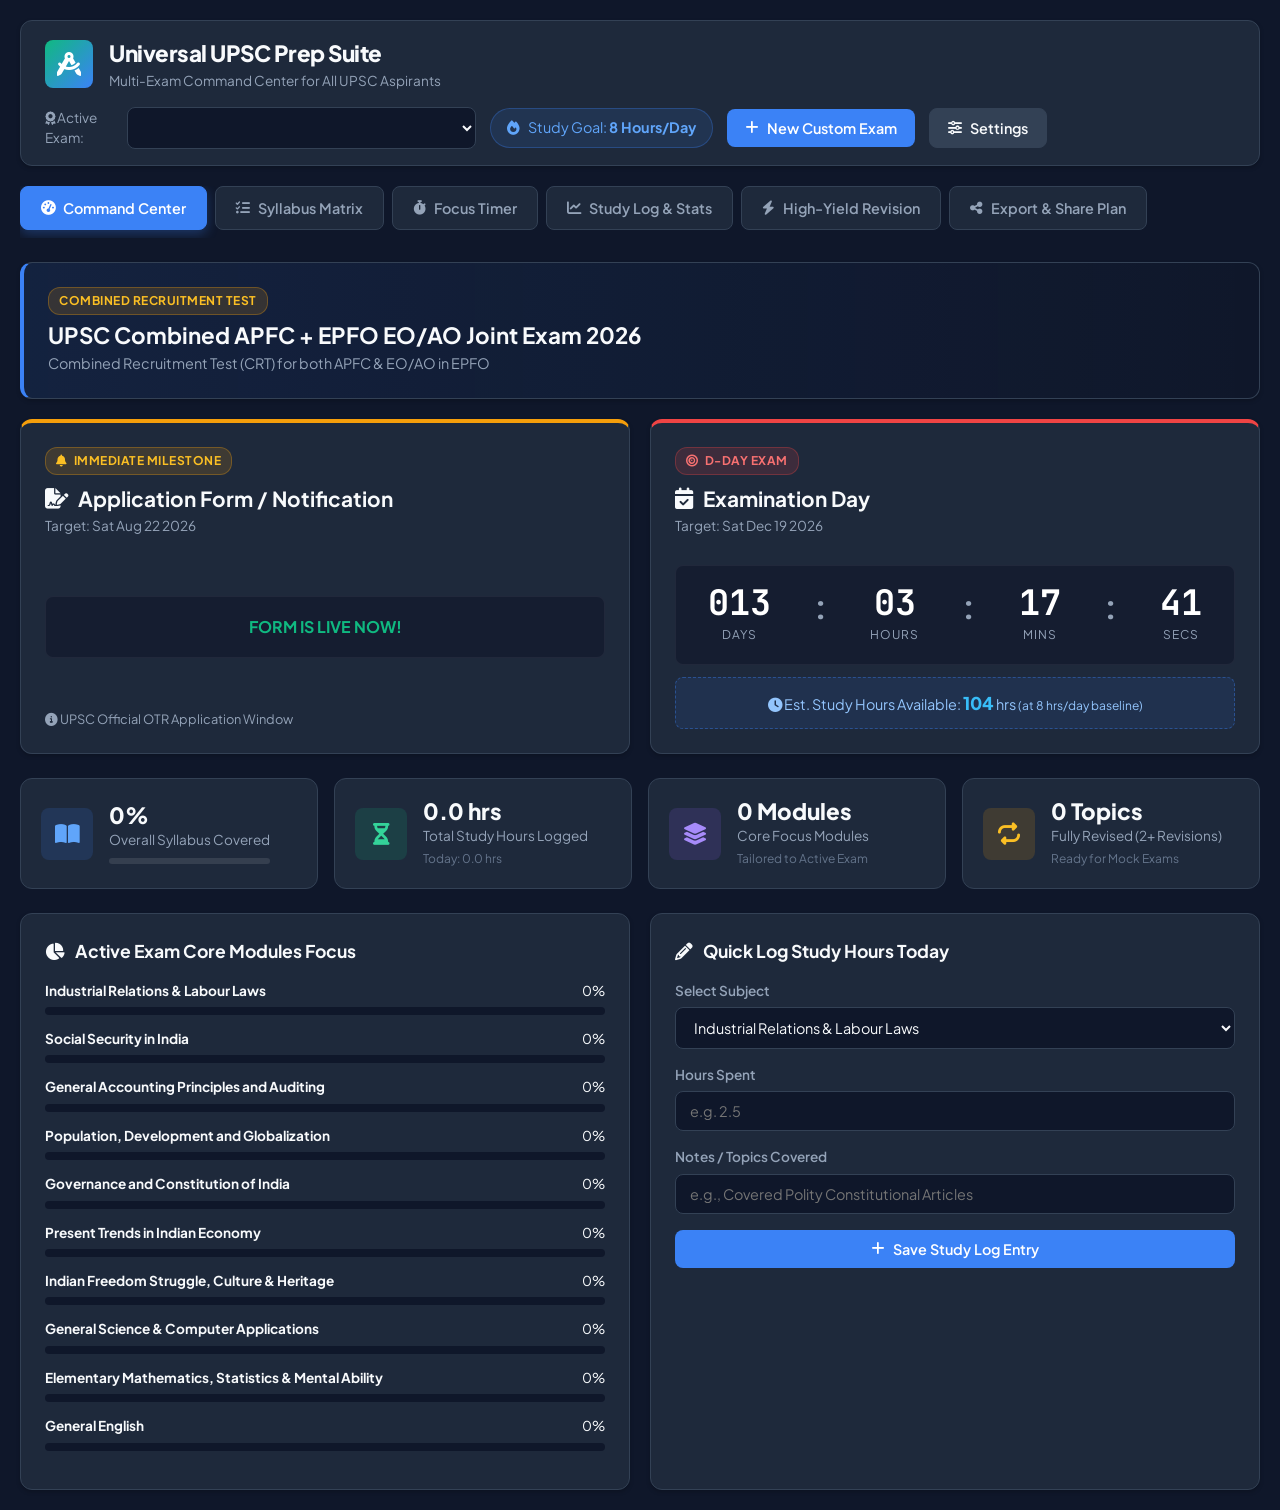
==== index.html @ ffab8659 "Add files via upload" ====
<!DOCTYPE html>
<html lang="en">
<head>
  <meta charset="UTF-8">
  <meta name="viewport" content="width=device-width, initial-scale=1.0">
  <title>Universal UPSC Exam Preparation Command Center</title>
  <link rel="manifest" href="manifest.json">
  <meta name="theme-color" content="#1e293b">
  <meta name="apple-mobile-web-app-capable" content="yes">
  <meta name="apple-mobile-web-app-status-bar-style" content="black-translucent">
  <meta name="apple-mobile-web-app-title" content="UPSC Universal">
  <link rel="stylesheet" href="styles.css">
  <link rel="stylesheet" href="https://cdnjs.cloudflare.com/ajax/libs/font-awesome/6.4.0/css/all.min.css">
  <link href="https://fonts.googleapis.com/css2?family=Plus+Jakarta+Sans:wght@300;400;500;600;700;800&family=JetBrains+Mono:wght@400;600&display=swap" rel="stylesheet">
</head>
<body class="dark-theme">
  <div class="app-container">

    <!-- Top Navigation Header -->
    <header class="app-header">
      <div class="brand">
        <div class="brand-logo">
          <i class="fa-solid fa-compass-drafting"></i>
        </div>
        <div class="brand-text">
          <h1>Universal UPSC Prep Suite</h1>
          <p>Multi-Exam Command Center for All UPSC Aspirants</p>
        </div>
      </div>

      <div class="header-actions">
        <!-- Exam Switcher Dropdown -->
        <div class="exam-selector-box">
          <label for="activeExamSelect"><i class="fa-solid fa-award"></i> Active Exam:</label>
          <select id="activeExamSelect" class="form-control exam-select-dropdown">
            <option value="apfc2026" selected>UPSC APFC 2026 (Dec 19, 2026)</option>
            <option value="epfo2026">UPSC EPFO EO/AO 2026 (Dec 19, 2026)</option>
            <option value="cse2027">UPSC CSE / IAS 2027 (May 2027)</option>
            <option value="capf2027">UPSC CAPF AC 2027 (Aug 2027)</option>
            <option value="cds2027">UPSC CDS 2027 (Apr 2027)</option>
            <option value="custom">✏️ Custom Exam / Custom Target</option>
          </select>
        </div>

        <div class="daily-hours-badge">
          <i class="fa-solid fa-fire"></i>
          <span>Study Goal: <strong id="currentDailyTargetDisplay">8 Hours/Day</strong></span>
        </div>

        <button id="customExamModalBtn" class="btn btn-primary" title="Build custom exam plan">
          <i class="fa-solid fa-plus"></i> New Custom Exam
        </button>

        <button id="settingsBtn" class="btn btn-secondary">
          <i class="fa-solid fa-sliders"></i> Settings
        </button>
      </div>
    </header>

    <!-- Main Navigation Tabs -->
    <nav class="nav-tabs">
      <button class="nav-tab active" data-tab="dashboardTab">
        <i class="fa-solid fa-gauge-high"></i> Command Center
      </button>
      <button class="nav-tab" data-tab="syllabusTab">
        <i class="fa-solid fa-list-check"></i> Syllabus Matrix
      </button>
      <button class="nav-tab" data-tab="pomodoroTab">
        <i class="fa-solid fa-stopwatch"></i> Focus Timer
      </button>
      <button class="nav-tab" data-tab="studyLogTab">
        <i class="fa-solid fa-chart-line"></i> Study Log & Stats
      </button>
      <button class="nav-tab" data-tab="revisionTab">
        <i class="fa-solid fa-bolt"></i> High-Yield Revision
      </button>
      <button class="nav-tab" data-tab="shareTab">
        <i class="fa-solid fa-share-nodes"></i> Export & Share Plan
      </button>
    </nav>

    <!-- Tab Contents -->
    <main class="content-area">

      <!-- TAB 1: COMMAND CENTER / DASHBOARD -->
      <section id="dashboardTab" class="tab-content active">
        <!-- Active Exam Headline Banner -->
        <div class="active-exam-banner card">
          <div>
            <span class="badge badge-warning" id="activeExamCategoryBadge">UPSC RECRUITMENT TEST</span>
            <h2 id="activeExamTitle">UPSC Assistant Provident Fund Commissioner (APFC) 2026</h2>
            <p id="activeExamSubtitle">Targeting Group 'A' Officers Cadre under Ministry of Labour & Employment</p>
          </div>
        </div>

        <!-- Dual Countdown Cards -->
        <div class="countdown-grid">
          
          <!-- Card 1: Form Release Countdown -->
          <div class="card countdown-card form-release-card">
            <div class="card-header">
              <span class="badge badge-warning"><i class="fa-solid fa-bell"></i> Immediate Milestone</span>
              <h2><i class="fa-solid fa-file-signature"></i> Application Form / Notification</h2>
              <p class="target-date-subtitle" id="formTargetDateText">Target: Saturday, 22 August 2026</p>
            </div>
            <div class="timer-display" id="formCountdown">
              <div class="time-unit">
                <span class="time-value" id="formDays">00</span>
                <span class="time-label">Days</span>
              </div>
              <span class="time-sep">:</span>
              <div class="time-unit">
                <span class="time-value" id="formHours">00</span>
                <span class="time-label">Hours</span>
              </div>
              <span class="time-sep">:</span>
              <div class="time-unit">
                <span class="time-value" id="formMinutes">00</span>
                <span class="time-label">Mins</span>
              </div>
              <span class="time-sep">:</span>
              <div class="time-unit">
                <span class="time-value" id="formSeconds">00</span>
                <span class="time-label">Secs</span>
              </div>
            </div>
            <div class="card-footer-info">
              <i class="fa-solid fa-circle-info"></i> UPSC Official OTR Application Window
            </div>
          </div>

          <!-- Card 2: Exam Date Countdown -->
          <div class="card countdown-card exam-date-card">
            <div class="card-header">
              <span class="badge badge-danger"><i class="fa-solid fa-bullseye"></i> D-DAY EXAM</span>
              <h2><i class="fa-solid fa-calendar-check"></i> Examination Day</h2>
              <p class="target-date-subtitle" id="examTargetDateText">Target: Saturday, 19 December 2026</p>
            </div>
            <div class="timer-display" id="examCountdown">
              <div class="time-unit">
                <span class="time-value" id="examDays">000</span>
                <span class="time-label">Days</span>
              </div>
              <span class="time-sep">:</span>
              <div class="time-unit">
                <span class="time-value" id="examHours">00</span>
                <span class="time-label">Hours</span>
              </div>
              <span class="time-sep">:</span>
              <div class="time-unit">
                <span class="time-value" id="examMinutes">00</span>
                <span class="time-label">Mins</span>
              </div>
              <span class="time-sep">:</span>
              <div class="time-unit">
                <span class="time-value" id="examSeconds">00</span>
                <span class="time-label">Secs</span>
              </div>
            </div>
            <div class="hours-remaining-banner">
              <i class="fa-solid fa-clock"></i> 
              Est. Study Hours Available: <span id="estStudyHoursLeft" class="highlight-val">0</span> hrs
              <small>(at <span id="targetHoursRateDisplay">8</span> hrs/day baseline)</small>
            </div>
          </div>

        </div>

        <!-- Quick Summary Stats Grid -->
        <div class="metrics-grid">
          <div class="metric-card">
            <div class="metric-icon blue"><i class="fa-solid fa-book-open"></i></div>
            <div class="metric-data">
              <h4 id="syllabusPercentDisplay">0%</h4>
              <p>Overall Syllabus Covered</p>
              <div class="mini-progress-bar"><div id="syllabusProgressFill" style="width:0%"></div></div>
            </div>
          </div>

          <div class="metric-card">
            <div class="metric-icon green"><i class="fa-solid fa-hourglass-half"></i></div>
            <div class="metric-data">
              <h4 id="totalHoursStudiedDisplay">0.0 hrs</h4>
              <p>Total Study Hours Logged</p>
              <span class="metric-subtext" id="todayHoursSubtext">Today: 0.0 hrs</span>
            </div>
          </div>

          <div class="metric-card">
            <div class="metric-icon purple"><i class="fa-solid fa-layer-group"></i></div>
            <div class="metric-data">
              <h4 id="highWeightageProgressDisplay">0 Modules</h4>
              <p>Core Focus Modules</p>
              <span class="metric-subtext" id="coreModulesSubtext">Tailored to Active Exam</span>
            </div>
          </div>

          <div class="metric-card">
            <div class="metric-icon orange"><i class="fa-solid fa-repeat"></i></div>
            <div class="metric-data">
              <h4 id="revisionCompletedDisplay">0 Topics</h4>
              <p>Fully Revised (2+ Revisions)</p>
              <span class="metric-subtext">Ready for Mock Exams</span>
            </div>
          </div>
        </div>

        <!-- Priority Dashboard Widgets -->
        <div class="dashboard-widgets-grid">
          <!-- Widget 1: Subject Progress Breakdown -->
          <div class="card widget-card">
            <div class="widget-header">
              <h3><i class="fa-solid fa-chart-pie"></i> Active Exam Core Modules Focus</h3>
            </div>
            <div class="subject-progress-list" id="subjectDashboardList">
              <!-- Dynamically populated -->
            </div>
          </div>

          <!-- Widget 2: Quick Study Logger & Daily Goal -->
          <div class="card widget-card">
            <div class="widget-header">
              <h3><i class="fa-solid fa-pencil"></i> Quick Log Study Hours Today</h3>
            </div>
            <form id="quickLogForm" class="quick-log-form">
              <div class="form-group">
                <label>Select Subject</label>
                <select id="logSubjectSelect" class="form-control" required>
                  <!-- Dynamically populated per exam -->
                </select>
              </div>
              <div class="form-group">
                <label>Hours Spent</label>
                <input type="number" id="logHoursInput" class="form-control" min="0.5" max="16" step="0.5" placeholder="e.g. 2.5" required>
              </div>
              <div class="form-group">
                <label>Notes / Topics Covered</label>
                <input type="text" id="logTopicNote" class="form-control" placeholder="e.g., Covered Polity Constitutional Articles">
              </div>
              <button type="submit" class="btn btn-primary btn-block">
                <i class="fa-solid fa-plus"></i> Save Study Log Entry
              </button>
            </form>
          </div>
        </div>

      </section>

      <!-- TAB 2: SYLLABUS MATRIX -->
      <section id="syllabusTab" class="tab-content">
        <div class="syllabus-header-bar">
          <div>
            <h2>Syllabus Master Matrix</h2>
            <p>Track concepts, revision cycles (Rev 1 & Rev 2), and Previous Year Questions (PYQs).</p>
          </div>
          <div class="syllabus-filters">
            <button class="filter-btn active" data-filter="all">All Modules</button>
            <button class="filter-btn" data-filter="core">High Weightage Core</button>
            <button class="filter-btn" data-filter="pending">Pending Only</button>
          </div>
        </div>

        <div id="syllabusContainer" class="syllabus-modules-container">
          <!-- Dynamically generated module cards -->
        </div>
      </section>

      <!-- TAB 3: FOCUS TIMER (POMODORO) -->
      <section id="pomodoroTab" class="tab-content">
        <div class="pomodoro-layout">
          <div class="card pomodoro-card">
            <div class="pomodoro-modes">
              <button class="pomo-mode-btn active" data-mode="work">Deep Focus (50 min)</button>
              <button class="pomo-mode-btn" data-mode="shortBreak">Short Break (10 min)</button>
              <button class="pomo-mode-btn" data-mode="longBreak">Long Break (20 min)</button>
            </div>

            <div class="pomodoro-timer-ring">
              <div class="timer-clock-text">
                <span id="pomoMinutes">50</span>:<span id="pomoSeconds">00</span>
              </div>
              <span class="timer-status-text" id="pomoStatusText">Ready to Focus</span>
            </div>

            <div class="pomodoro-controls">
              <button id="pomoStartBtn" class="btn btn-lg btn-success">
                <i class="fa-solid fa-play"></i> Start Session
              </button>
              <button id="pomoPauseBtn" class="btn btn-lg btn-warning" style="display:none;">
                <i class="fa-solid fa-pause"></i> Pause
              </button>
              <button id="pomoResetBtn" class="btn btn-lg btn-secondary">
                <i class="fa-solid fa-rotate-left"></i> Reset
              </button>
            </div>

            <div class="pomodoro-session-stats">
              <span>Completed Today: <strong id="pomoCountToday">0</strong> focus sessions</span>
            </div>
          </div>

          <div class="card pomo-tips-card">
            <h3><i class="fa-solid fa-lightbulb"></i> Recommended UPSC Study Routine</h3>
            <ul class="tips-list">
              <li><strong>6 Hours Baseline:</strong> 3 Focus Sessions of 90-100 mins covering Core Subject + GS Subject + Practice.</li>
              <li><strong>8 Hours Escalation:</strong> 4 Focus Sessions of 2 Hours. Allocate 3 hrs Core, 3 hrs GS, 2 hrs Practice/Revision.</li>
              <li><strong>10 Hours Peak Target:</strong> Maximum focus on solving Mock Papers, analyzing mistakes, and memorizing core facts.</li>
            </ul>
          </div>
        </div>
      </section>

      <!-- TAB 4: STUDY LOG & STATS -->
      <section id="studyLogTab" class="tab-content">
        <div class="study-log-header">
          <h2>Study Effort Analytics & Logs</h2>
          <p>Keep track of your subject-wise hours to ensure balanced coverage across all subjects.</p>
        </div>

        <div class="log-grid">
          <div class="card">
            <h3>Subject Wise Hours Breakdown</h3>
            <div id="subjectHoursChartContainer" class="subject-chart-container">
              <!-- Dynamically populated bars -->
            </div>
          </div>

          <div class="card">
            <h3>Recent Study Log Entries</h3>
            <div class="log-history-table-wrapper">
              <table class="log-table">
                <thead>
                  <tr>
                    <th>Date</th>
                    <th>Subject</th>
                    <th>Hours</th>
                    <th>Topic / Note</th>
                    <th>Action</th>
                  </tr>
                </thead>
                <tbody id="logHistoryTableBody">
                  <!-- Dynamically populated -->
                </tbody>
              </table>
            </div>
          </div>
        </div>
      </section>

      <!-- TAB 5: HIGH-YIELD REVISION -->
      <section id="revisionTab" class="tab-content">
        <div class="revision-header">
          <h2>High-Yield Revision Cards</h2>
          <p>Quick reference summaries for Acts, Formulas, Polity Articles, and GK Facts.</p>
        </div>

        <div class="flashcard-grid" id="flashcardsContainer">
          <!-- Dynamically loaded flashcards per active exam -->
        </div>
      </section>

      <!-- TAB 6: EXPORT & SHARE -->
      <section id="shareTab" class="tab-content">
        <div class="share-container card">
          <h2><i class="fa-solid fa-share-nodes"></i> Export & Share Your Custom Plan</h2>
          <p>Easily export your custom syllabus progress and study plan to share with friends, study groups, or back up your data!</p>
          
          <div class="share-actions-grid">
            <div class="share-box">
              <h3><i class="fa-solid fa-download"></i> Export Study Plan (JSON)</h3>
              <p>Download a file containing your active exam syllabus, checked topics, and study logs.</p>
              <button id="exportPlanBtn" class="btn btn-primary btn-block">
                <i class="fa-solid fa-file-arrow-down"></i> Export Study Backup
              </button>
            </div>

            <div class="share-box">
              <h3><i class="fa-solid fa-upload"></i> Import Study Plan (JSON)</h3>
              <p>Upload a shared study backup file from a friend or another device to load their syllabus plan.</p>
              <input type="file" id="importFileInput" accept=".json" style="display:none;">
              <button id="importPlanBtn" class="btn btn-secondary btn-block">
                <i class="fa-solid fa-file-arrow-up"></i> Import Backup File
              </button>
            </div>
          </div>
        </div>
      </section>

    </main>
  </div>

  <!-- Settings Modal -->
  <div id="settingsModal" class="modal">
    <div class="modal-content card">
      <div class="modal-header">
        <h3><i class="fa-solid fa-gear"></i> Study Plan Settings</h3>
        <button id="closeSettingsBtn" class="close-btn">&times;</button>
      </div>
      <div class="modal-body">
        <div class="form-group">
          <label>Target Daily Study Hours Target:</label>
          <select id="targetHoursSelect" class="form-control">
            <option value="4">4 Hours / Day (Working Professionals)</option>
            <option value="6">6 Hours / Day (Baseline Phase)</option>
            <option value="8" selected>8 Hours / Day (Accelerated Phase)</option>
            <option value="10">10 Hours / Day (Peak Target)</option>
            <option value="12">12 Hours / Day (Full-Time Sprint)</option>
          </select>
        </div>
        <div class="form-group">
          <label>Exam Date & Time:</label>
          <input type="datetime-local" id="examDateSetting" class="form-control">
        </div>
        <div class="form-group">
          <label>Form Release Date:</label>
          <input type="datetime-local" id="formDateSetting" class="form-control">
        </div>
      </div>
      <div class="modal-footer">
        <button id="saveSettingsBtn" class="btn btn-primary">Save Changes</button>
      </div>
    </div>
  </div>

  <!-- Custom Exam Modal -->
  <div id="customExamModal" class="modal">
    <div class="modal-content card">
      <div class="modal-header">
        <h3><i class="fa-solid fa-square-plus"></i> Create Custom Exam Plan</h3>
        <button id="closeCustomExamBtn" class="close-btn">&times;</button>
      </div>
      <div class="modal-body">
        <div class="form-group">
          <label>Exam Name (e.g. State PSC, SSC CGL, RBI Grade B):</label>
          <input type="text" id="customExamNameInput" class="form-control" placeholder="e.g. UPPSC / BPSC / SSC CGL 2026" required>
        </div>
        <div class="form-group">
          <label>Target Exam Date:</label>
          <input type="date" id="customExamDateInput" class="form-control" required>
        </div>
        <div class="form-group">
          <label>Application Form Release Date:</label>
          <input type="date" id="customFormDateInput" class="form-control" required>
        </div>
        <div class="form-group">
          <label>Add Subjects (Comma Separated):</label>
          <input type="text" id="customSubjectsInput" class="form-control" placeholder="e.g. Polity, Economy, Reasoning, English, History" required>
        </div>
      </div>
      <div class="modal-footer">
        <button id="saveCustomExamBtn" class="btn btn-primary">Create Custom Exam Profile</button>
      </div>
    </div>
  </div>

  <script src="app.js"></script>
  <script>
    if ('serviceWorker' in navigator) {
      window.addEventListener('load', () => {
        navigator.serviceWorker.register('./sw.js')
          .then(reg => console.log('PWA Service Worker registered!', reg))
          .catch(err => console.error('PWA Service Worker registration failed', err));
      });
    }
  </script>
</body>
</html>
---- styles.css ----
/* Universal UPSC Exam Prep Suite Stylesheet */
:root {
  --bg-primary: #0f172a;
  --bg-card: #1e293b;
  --bg-card-hover: #334155;
  --text-main: #f8fafc;
  --text-muted: #94a3b8;
  --accent-primary: #3b82f6;
  --accent-primary-hover: #2563eb;
  --accent-success: #10b981;
  --accent-warning: #f59e0b;
  --accent-danger: #ef4444;
  --accent-purple: #8b5cf6;
  --border-color: #334155;
  --font-sans: 'Plus Jakarta Sans', -apple-system, BlinkMacSystemFont, sans-serif;
  --font-mono: 'JetBrains Mono', monospace;
  --shadow-sm: 0 2px 4px rgba(0, 0, 0, 0.2);
  --shadow-md: 0 10px 25px -5px rgba(0, 0, 0, 0.3);
  --radius-sm: 8px;
  --radius-md: 12px;
  --radius-lg: 18px;
}

* { box-sizing: border-box; margin: 0; padding: 0; }
body { background-color: var(--bg-primary); color: var(--text-main); font-family: var(--font-sans); line-height: 1.5; min-height: 100vh; }
.app-container { max-width: 1380px; margin: 0 auto; padding: 20px; }

/* Header */
.app-header { display: flex; justify-content: space-between; align-items: center; padding: 16px 24px; background: var(--bg-card); border: 1px solid var(--border-color); border-radius: var(--radius-md); margin-bottom: 20px; box-shadow: var(--shadow-sm); flex-wrap: wrap; gap: 16px; }
.brand { display: flex; align-items: center; gap: 16px; }
.brand-logo { width: 48px; height: 48px; background: linear-gradient(135deg, #10b981, #3b82f6); border-radius: var(--radius-sm); display: flex; align-items: center; justify-content: center; font-size: 24px; color: #fff; }
.brand-text h1 { font-size: 1.4rem; font-weight: 800; letter-spacing: -0.5px; }
.brand-text p { font-size: 0.85rem; color: var(--text-muted); }
.header-actions { display: flex; align-items: center; gap: 14px; flex-wrap: wrap; }

.exam-selector-box { display: flex; align-items: center; gap: 8px; font-size: 0.85rem; color: var(--text-muted); }
.exam-select-dropdown { width: auto; background: var(--bg-primary); color: #60a5fa; font-weight: 700; border: 1px solid var(--accent-primary); padding: 8px 12px; border-radius: var(--radius-sm); cursor: pointer; }

.daily-hours-badge { background: rgba(59, 130, 246, 0.12); border: 1px solid rgba(59, 130, 246, 0.3); color: #60a5fa; padding: 8px 16px; border-radius: 20px; font-size: 0.9rem; display: flex; align-items: center; gap: 8px; }

/* Navigation Tabs */
.nav-tabs { display: flex; gap: 8px; overflow-x: auto; padding-bottom: 8px; margin-bottom: 24px; }
.nav-tab { background: var(--bg-card); border: 1px solid var(--border-color); color: var(--text-muted); padding: 12px 20px; border-radius: var(--radius-sm); font-family: var(--font-sans); font-weight: 600; font-size: 0.9rem; cursor: pointer; display: flex; align-items: center; gap: 8px; transition: all 0.2s ease; white-space: nowrap; }
.nav-tab:hover { background: var(--bg-card-hover); color: var(--text-main); }
.nav-tab.active { background: var(--accent-primary); border-color: var(--accent-primary); color: #fff; box-shadow: 0 4px 12px rgba(59, 130, 246, 0.3); }

/* Tab Content Visibility */
.tab-content { display: none; }
.tab-content.active { display: block; animation: fadeIn 0.3s ease; }
@keyframes fadeIn { from { opacity: 0; transform: translateY(6px); } to { opacity: 1; transform: translateY(0); } }

/* Cards Base */
.card { background: var(--bg-card); border: 1px solid var(--border-color); border-radius: var(--radius-md); padding: 24px; box-shadow: var(--shadow-sm); }
.active-exam-banner { margin-bottom: 20px; border-left: 4px solid var(--accent-primary); background: linear-gradient(90deg, rgba(59, 130, 246, 0.1), transparent); }
.active-exam-banner h2 { font-size: 1.4rem; margin-top: 4px; }
.active-exam-banner p { color: var(--text-muted); font-size: 0.9rem; }

.countdown-grid { display: grid; grid-template-columns: repeat(auto-fit, minmax(380px, 1fr)); gap: 20px; margin-bottom: 24px; }
.countdown-card { position: relative; overflow: hidden; display: flex; flex-direction: column; justify-content: space-between; }
.form-release-card { border-top: 4px solid var(--accent-warning); }
.exam-date-card { border-top: 4px solid var(--accent-danger); }
.card-header { margin-bottom: 16px; }
.card-header h2 { font-size: 1.3rem; font-weight: 700; margin-top: 8px; display: flex; align-items: center; gap: 10px; }
.target-date-subtitle { color: var(--text-muted); font-size: 0.85rem; margin-top: 2px; }

.badge { display: inline-flex; align-items: center; gap: 6px; font-size: 0.75rem; font-weight: 700; text-transform: uppercase; padding: 4px 10px; border-radius: 12px; letter-spacing: 0.5px; }
.badge-warning { background: rgba(245, 158, 11, 0.15); color: #fbbf24; border: 1px solid rgba(245, 158, 11, 0.3); }
.badge-danger { background: rgba(239, 68, 68, 0.15); color: #f87171; border: 1px solid rgba(239, 68, 68, 0.3); }

/* Timer Display */
.timer-display { display: flex; align-items: center; justify-content: space-around; background: rgba(15, 23, 42, 0.6); padding: 18px 12px; border-radius: var(--radius-sm); border: 1px solid rgba(255, 255, 255, 0.05); margin: 12px 0; }
.time-unit { display: flex; flex-direction: column; align-items: center; }
.time-value { font-family: var(--font-mono); font-size: 2.2rem; font-weight: 700; color: #ffffff; line-height: 1; }
.time-label { font-size: 0.75rem; color: var(--text-muted); text-transform: uppercase; margin-top: 6px; letter-spacing: 1px; }
.time-sep { font-family: var(--font-mono); font-size: 2rem; color: var(--text-muted); margin-bottom: 14px; }
.hours-remaining-banner { background: rgba(59, 130, 246, 0.1); border: 1px dashed rgba(59, 130, 246, 0.4); padding: 12px; border-radius: var(--radius-sm); text-align: center; font-size: 0.9rem; color: #93c5fd; }
.highlight-val { font-weight: 800; font-size: 1.1rem; color: #38bdf8; }
.card-footer-info { font-size: 0.8rem; color: var(--text-muted); margin-top: 8px; }

/* Metrics Grid */
.metrics-grid { display: grid; grid-template-columns: repeat(auto-fit, minmax(240px, 1fr)); gap: 16px; margin-bottom: 24px; }
.metric-card { background: var(--bg-card); border: 1px solid var(--border-color); border-radius: var(--radius-md); padding: 20px; display: flex; align-items: center; gap: 16px; }
.metric-icon { width: 52px; height: 52px; border-radius: var(--radius-sm); display: flex; align-items: center; justify-content: center; font-size: 22px; flex-shrink: 0; }
.metric-icon.blue { background: rgba(59, 130, 246, 0.15); color: #60a5fa; }
.metric-icon.green { background: rgba(16, 185, 129, 0.15); color: #34d399; }
.metric-icon.purple { background: rgba(139, 92, 246, 0.15); color: #a78bfa; }
.metric-icon.orange { background: rgba(245, 158, 11, 0.15); color: #fbbf24; }
.metric-data h4 { font-size: 1.4rem; font-weight: 800; line-height: 1.1; }
.metric-data p { font-size: 0.85rem; color: var(--text-muted); margin-top: 2px; }
.metric-subtext { font-size: 0.75rem; color: #64748b; display: block; margin-top: 4px; }
.mini-progress-bar { height: 6px; background: rgba(255, 255, 255, 0.1); border-radius: 3px; margin-top: 8px; overflow: hidden; }
.mini-progress-bar div { height: 100%; background: var(--accent-primary); transition: width 0.4s ease; }

/* Widgets Grid */
.dashboard-widgets-grid { display: grid; grid-template-columns: repeat(auto-fit, minmax(380px, 1fr)); gap: 20px; }
.widget-card h3 { font-size: 1.1rem; font-weight: 700; margin-bottom: 16px; display: flex; align-items: center; gap: 10px; }
.subject-progress-item { margin-bottom: 14px; }
.subject-progress-meta { display: flex; justify-content: space-between; font-size: 0.85rem; margin-bottom: 6px; }
.subject-progress-bar { height: 8px; background: var(--bg-primary); border-radius: 4px; overflow: hidden; }
.subject-progress-bar-fill { height: 100%; border-radius: 4px; transition: width 0.4s ease; }

/* Forms & Inputs */
.form-group { margin-bottom: 16px; }
.form-group label { display: block; font-size: 0.85rem; font-weight: 600; color: var(--text-muted); margin-bottom: 6px; }
.form-control { width: 100%; padding: 10px 14px; background: var(--bg-primary); border: 1px solid var(--border-color); border-radius: var(--radius-sm); color: var(--text-main); font-family: var(--font-sans); font-size: 0.9rem; }
.form-control:focus { outline: none; border-color: var(--accent-primary); }

/* Buttons */
.btn { padding: 10px 18px; border-radius: var(--radius-sm); font-family: var(--font-sans); font-weight: 600; font-size: 0.9rem; border: none; cursor: pointer; display: inline-flex; align-items: center; justify-content: center; gap: 8px; transition: all 0.2s ease; }
.btn-primary { background: var(--accent-primary); color: #fff; }
.btn-primary:hover { background: var(--accent-primary-hover); }
.btn-secondary { background: var(--bg-card-hover); color: var(--text-main); border: 1px solid var(--border-color); }
.btn-success { background: var(--accent-success); color: #fff; }
.btn-warning { background: var(--accent-warning); color: #fff; }
.btn-block { width: 100%; }
.btn-lg { padding: 14px 28px; font-size: 1rem; }

/* Syllabus Tab Styles */
.syllabus-header-bar { display: flex; justify-content: space-between; align-items: center; margin-bottom: 20px; }
.syllabus-filters { display: flex; gap: 8px; }
.filter-btn { padding: 6px 14px; background: var(--bg-card); border: 1px solid var(--border-color); color: var(--text-muted); border-radius: 20px; font-size: 0.8rem; cursor: pointer; }
.filter-btn.active { background: var(--accent-primary); color: #fff; border-color: var(--accent-primary); }
.syllabus-modules-container { display: flex; flex-direction: column; gap: 20px; }
.module-card { background: var(--bg-card); border: 1px solid var(--border-color); border-radius: var(--radius-md); overflow: hidden; }
.module-card-header { padding: 18px 24px; background: rgba(255, 255, 255, 0.02); border-bottom: 1px solid var(--border-color); display: flex; justify-content: space-between; align-items: center; }
.module-title-area { display: flex; align-items: center; gap: 12px; }
.module-badge { padding: 4px 8px; border-radius: 4px; font-size: 0.7rem; font-weight: 700; text-transform: uppercase; }
.badge-core { background: rgba(239, 68, 68, 0.2); color: #f87171; border: 1px solid rgba(239, 68, 68, 0.4); }
.badge-std { background: rgba(59, 130, 246, 0.2); color: #60a5fa; border: 1px solid rgba(59, 130, 246, 0.4); }
.topic-list { padding: 12px 24px; }
.topic-item { display: flex; justify-content: space-between; align-items: center; padding: 12px 0; border-bottom: 1px solid rgba(255, 255, 255, 0.05); }
.topic-item:last-child { border-bottom: none; }
.topic-name { font-size: 0.95rem; font-weight: 500; display: flex; align-items: center; gap: 10px; }
.topic-stages { display: flex; gap: 12px; }
.stage-check { display: flex; align-items: center; gap: 4px; font-size: 0.75rem; color: var(--text-muted); cursor: pointer; user-select: none; }
.stage-check input[type="checkbox"] { accent-color: var(--accent-primary); width: 16px; height: 16px; cursor: pointer; }

/* Pomodoro Tab */
.pomodoro-layout { display: grid; grid-template-columns: 1fr 340px; gap: 20px; }
.pomodoro-card { text-align: center; display: flex; flex-direction: column; align-items: center; justify-content: center; padding: 40px; }
.pomodoro-modes { display: flex; gap: 10px; margin-bottom: 30px; }
.pomo-mode-btn { padding: 8px 16px; background: var(--bg-primary); border: 1px solid var(--border-color); color: var(--text-muted); border-radius: 20px; font-size: 0.85rem; font-weight: 600; cursor: pointer; }
.pomo-mode-btn.active { background: var(--accent-primary); color: #fff; border-color: var(--accent-primary); }
.pomodoro-timer-ring { width: 240px; height: 240px; border-radius: 50%; border: 8px solid var(--accent-primary); display: flex; flex-direction: column; align-items: center; justify-content: center; margin-bottom: 30px; box-shadow: 0 0 30px rgba(59, 130, 246, 0.2); }
.timer-clock-text { font-family: var(--font-mono); font-size: 3.8rem; font-weight: 700; line-height: 1; }
.timer-status-text { font-size: 0.85rem; color: var(--text-muted); margin-top: 8px; text-transform: uppercase; letter-spacing: 1px; }
.pomodoro-controls { display: flex; gap: 16px; margin-bottom: 24px; }
.pomo-tips-card h3 { margin-bottom: 16px; color: var(--accent-warning); }
.tips-list { padding-left: 20px; font-size: 0.9rem; color: var(--text-muted); }
.tips-list li { margin-bottom: 12px; }

/* Study Log & Stats */
.log-grid { display: grid; grid-template-columns: 1fr 1fr; gap: 20px; }
.subject-chart-container { display: flex; flex-direction: column; gap: 16px; margin-top: 16px; }
.log-table { width: 100%; border-collapse: collapse; margin-top: 16px; font-size: 0.85rem; }
.log-table th, .log-table td { padding: 10px 12px; text-align: left; border-bottom: 1px solid var(--border-color); }
.log-table th { color: var(--text-muted); font-weight: 600; }

/* Share & Export Tab */
.share-actions-grid { display: grid; grid-template-columns: 1fr 1fr; gap: 20px; margin-top: 20px; }
.share-box { background: var(--bg-primary); padding: 20px; border-radius: var(--radius-sm); border: 1px solid var(--border-color); text-align: center; }
.share-box h3 { margin-bottom: 10px; font-size: 1.1rem; }
.share-box p { font-size: 0.85rem; color: var(--text-muted); margin-bottom: 16px; }

/* Flashcards Revision */
.flashcard-grid { display: grid; grid-template-columns: repeat(auto-fit, minmax(300px, 1fr)); gap: 20px; }
.flashcard { position: relative; border-top: 4px solid var(--accent-primary); }
.flashcard-tag { display: inline-block; padding: 2px 8px; border-radius: 4px; font-size: 0.7rem; font-weight: 700; text-transform: uppercase; margin-bottom: 10px; }
.tag-red { background: rgba(239, 68, 68, 0.2); color: #f87171; }
.tag-blue { background: rgba(59, 130, 246, 0.2); color: #60a5fa; }
.tag-green { background: rgba(16, 185, 129, 0.2); color: #34d399; }
.tag-purple { background: rgba(139, 92, 246, 0.2); color: #a78bfa; }
.flashcard h3 { font-size: 1.1rem; margin-bottom: 12px; }
.flashcard ul { padding-left: 18px; font-size: 0.85rem; color: var(--text-muted); }
.flashcard li { margin-bottom: 8px; }

/* Modal */
.modal { display: none; position: fixed; top: 0; left: 0; width: 100%; height: 100%; background: rgba(0, 0, 0, 0.7); z-index: 1000; align-items: center; justify-content: center; }
.modal.active { display: flex; }
.modal-content { width: 90%; max-width: 500px; }
.modal-header { display: flex; justify-content: space-between; align-items: center; margin-bottom: 16px; }
.close-btn { background: none; border: none; color: var(--text-muted); font-size: 1.5rem; cursor: pointer; }

@media (max-width: 768px) {
  .countdown-grid, .dashboard-widgets-grid, .log-grid, .pomodoro-layout, .share-actions-grid { grid-template-columns: 1fr; }
  .app-header { flex-direction: column; align-items: flex-start; gap: 12px; }
}
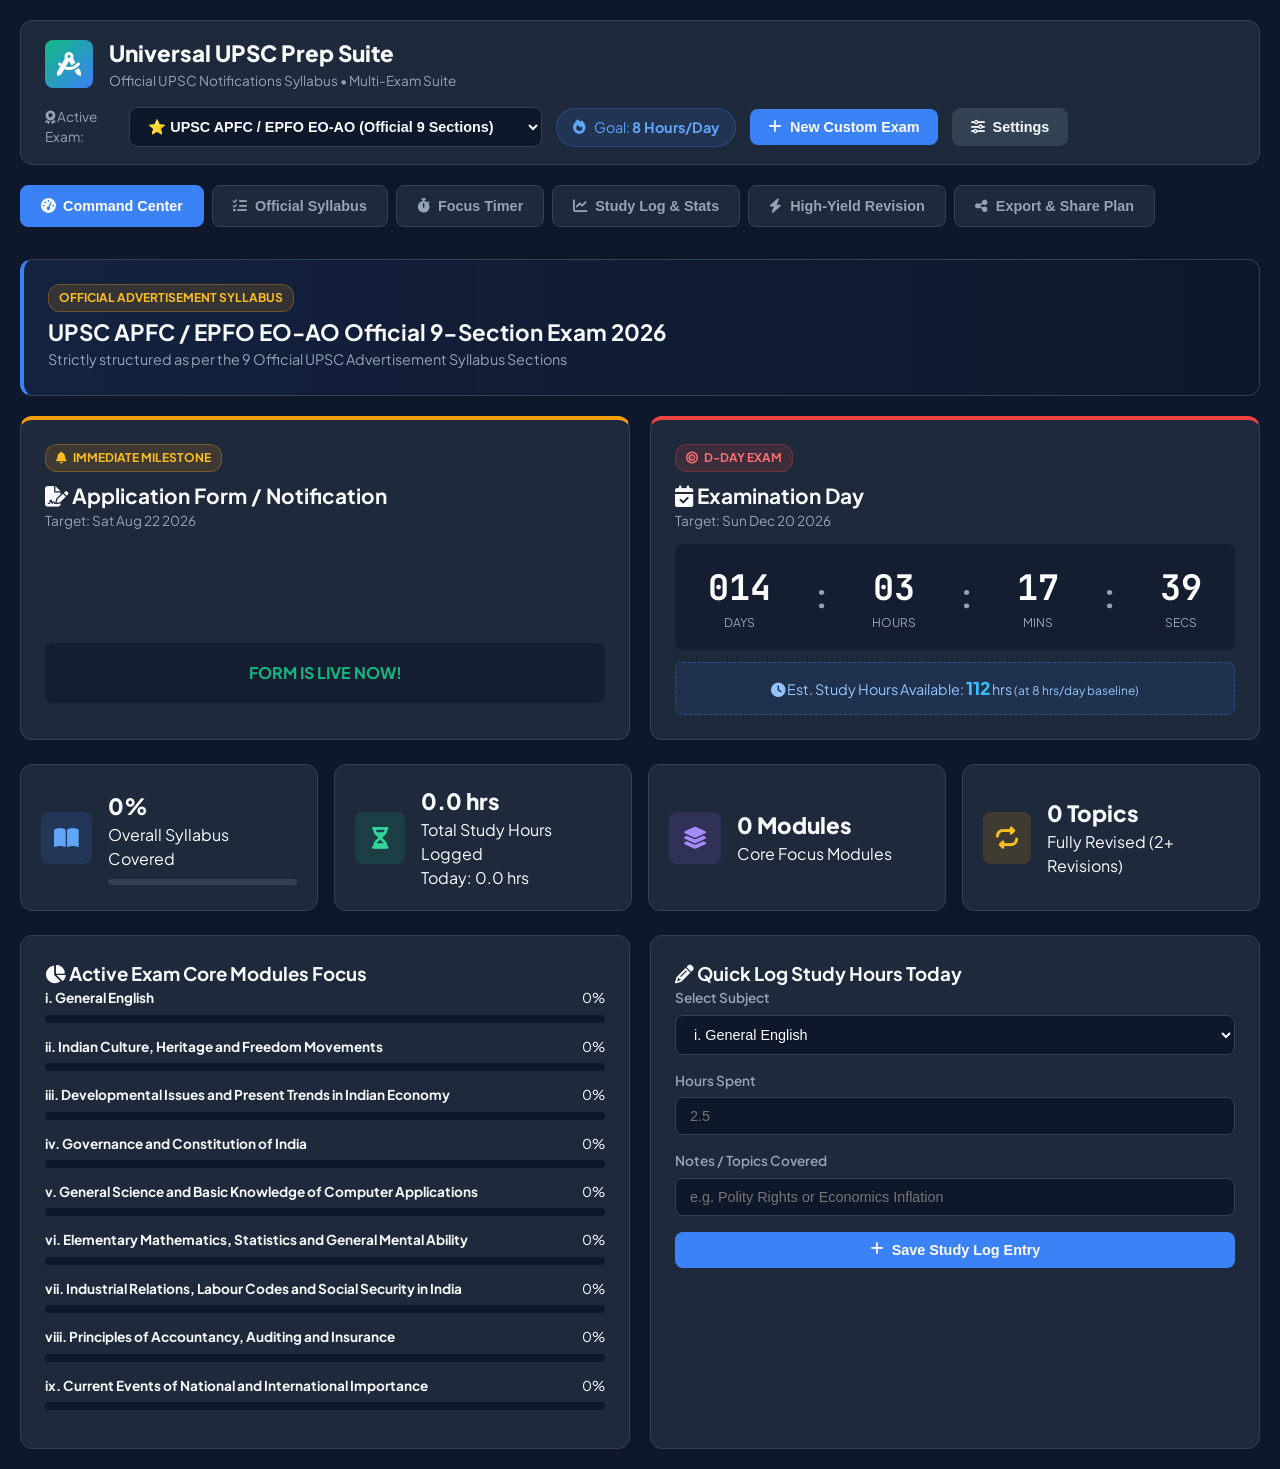
==== commit de548c6a: "Add files via upload" ====
--- a/index.html
+++ b/index.html
@@ -4,99 +4,201 @@
   <meta charset="UTF-8">
   <meta name="viewport" content="width=device-width, initial-scale=1.0">
   <title>Universal UPSC Exam Preparation Command Center</title>
+  <meta name="theme-color" content="#3b82f6">
+  <meta name="description" content="Official 9-Section UPSC APFC, EPFO EO/AO and Civil Services Exam Prep Suite">
   <link rel="manifest" href="manifest.json">
-  <meta name="theme-color" content="#1e293b">
-  <meta name="apple-mobile-web-app-capable" content="yes">
-  <meta name="apple-mobile-web-app-status-bar-style" content="black-translucent">
-  <meta name="apple-mobile-web-app-title" content="UPSC Universal">
-  <link rel="stylesheet" href="styles.css">
+  <link rel="apple-touch-icon" href="https://cdn-icons-png.flaticon.com/512/2991/2991106.png">
   <link rel="stylesheet" href="https://cdnjs.cloudflare.com/ajax/libs/font-awesome/6.4.0/css/all.min.css">
   <link href="https://fonts.googleapis.com/css2?family=Plus+Jakarta+Sans:wght@300;400;500;600;700;800&family=JetBrains+Mono:wght@400;600&display=swap" rel="stylesheet">
+  <style>
+    :root {
+      --bg-primary: #0f172a;
+      --bg-card: #1e293b;
+      --bg-card-hover: #334155;
+      --text-main: #f8fafc;
+      --text-muted: #94a3b8;
+      --accent-primary: #3b82f6;
+      --accent-primary-hover: #2563eb;
+      --accent-success: #10b981;
+      --accent-warning: #f59e0b;
+      --accent-danger: #ef4444;
+      --accent-purple: #8b5cf6;
+      --border-color: #334155;
+      --font-sans: 'Plus Jakarta Sans', -apple-system, BlinkMacSystemFont, sans-serif;
+      --font-mono: 'JetBrains Mono', monospace;
+      --radius-sm: 8px;
+      --radius-md: 12px;
+    }
+    * { box-sizing: border-box; margin: 0; padding: 0; }
+    body { background-color: var(--bg-primary); color: var(--text-main); font-family: var(--font-sans); line-height: 1.5; min-height: 100vh; }
+    .app-container { max-width: 1380px; margin: 0 auto; padding: 20px; }
+
+    .app-header { display: flex; justify-content: space-between; align-items: center; padding: 16px 24px; background: var(--bg-card); border: 1px solid var(--border-color); border-radius: var(--radius-md); margin-bottom: 20px; flex-wrap: wrap; gap: 16px; }
+    .brand { display: flex; align-items: center; gap: 16px; }
+    .brand-logo { width: 48px; height: 48px; background: linear-gradient(135deg, #10b981, #3b82f6); border-radius: var(--radius-sm); display: flex; align-items: center; justify-content: center; font-size: 24px; color: #fff; }
+    .brand-text h1 { font-size: 1.4rem; font-weight: 800; }
+    .brand-text p { font-size: 0.85rem; color: var(--text-muted); }
+    .header-actions { display: flex; align-items: center; gap: 14px; flex-wrap: wrap; }
+
+    .exam-selector-box { display: flex; align-items: center; gap: 8px; font-size: 0.85rem; color: var(--text-muted); }
+    .exam-select-dropdown { width: auto; background: var(--bg-primary); color: #60a5fa; font-weight: 700; border: 1px solid var(--accent-primary); padding: 8px 12px; border-radius: var(--radius-sm); cursor: pointer; }
+    .daily-hours-badge { background: rgba(59, 130, 246, 0.12); border: 1px solid rgba(59, 130, 246, 0.3); color: #60a5fa; padding: 8px 16px; border-radius: 20px; font-size: 0.9rem; display: flex; align-items: center; gap: 8px; cursor: pointer; }
+
+    .nav-tabs { display: flex; gap: 8px; overflow-x: auto; padding-bottom: 8px; margin-bottom: 24px; }
+    .nav-tab { background: var(--bg-card); border: 1px solid var(--border-color); color: var(--text-muted); padding: 12px 20px; border-radius: var(--radius-sm); font-weight: 600; font-size: 0.9rem; cursor: pointer; display: flex; align-items: center; gap: 8px; white-space: nowrap; }
+    .nav-tab.active { background: var(--accent-primary); border-color: var(--accent-primary); color: #fff; }
+
+    .tab-content { display: none; }
+    .tab-content.active { display: block; }
+    .card { background: var(--bg-card); border: 1px solid var(--border-color); border-radius: var(--radius-md); padding: 24px; }
+
+    .active-exam-banner { margin-bottom: 20px; border-left: 4px solid var(--accent-primary); background: linear-gradient(90deg, rgba(59, 130, 246, 0.1), transparent); }
+    .active-exam-banner h2 { font-size: 1.4rem; margin-top: 4px; }
+    .active-exam-banner p { color: var(--text-muted); font-size: 0.9rem; }
+
+    .countdown-grid { display: grid; grid-template-columns: repeat(auto-fit, minmax(380px, 1fr)); gap: 20px; margin-bottom: 24px; }
+    .countdown-card { position: relative; overflow: hidden; display: flex; flex-direction: column; justify-content: space-between; }
+    .form-release-card { border-top: 4px solid var(--accent-warning); }
+    .exam-date-card { border-top: 4px solid var(--accent-danger); }
+    .card-header h2 { font-size: 1.3rem; font-weight: 700; margin-top: 8px; }
+    .target-date-subtitle { color: var(--text-muted); font-size: 0.85rem; }
+
+    .badge { display: inline-flex; align-items: center; gap: 6px; font-size: 0.75rem; font-weight: 700; text-transform: uppercase; padding: 4px 10px; border-radius: 12px; }
+    .badge-warning { background: rgba(245, 158, 11, 0.15); color: #fbbf24; border: 1px solid rgba(245, 158, 11, 0.3); }
+    .badge-danger { background: rgba(239, 68, 68, 0.15); color: #f87171; border: 1px solid rgba(239, 68, 68, 0.3); }
+
+    .timer-display { display: flex; align-items: center; justify-content: space-around; background: rgba(15, 23, 42, 0.6); padding: 18px 12px; border-radius: var(--radius-sm); margin: 12px 0; }
+    .time-unit { display: flex; flex-direction: column; align-items: center; }
+    .time-value { font-family: var(--font-mono); font-size: 2.2rem; font-weight: 700; color: #ffffff; }
+    .time-label { font-size: 0.75rem; color: var(--text-muted); text-transform: uppercase; }
+    .time-sep { font-family: var(--font-mono); font-size: 2rem; color: var(--text-muted); }
+    .hours-remaining-banner { background: rgba(59, 130, 246, 0.1); border: 1px dashed rgba(59, 130, 246, 0.4); padding: 12px; border-radius: var(--radius-sm); text-align: center; font-size: 0.9rem; color: #93c5fd; }
+    .highlight-val { font-weight: 800; font-size: 1.1rem; color: #38bdf8; }
+
+    .metrics-grid { display: grid; grid-template-columns: repeat(auto-fit, minmax(240px, 1fr)); gap: 16px; margin-bottom: 24px; }
+    .metric-card { background: var(--bg-card); border: 1px solid var(--border-color); border-radius: var(--radius-md); padding: 20px; display: flex; align-items: center; gap: 16px; }
+    .metric-icon { width: 52px; height: 52px; border-radius: var(--radius-sm); display: flex; align-items: center; justify-content: center; font-size: 22px; }
+    .metric-icon.blue { background: rgba(59, 130, 246, 0.15); color: #60a5fa; }
+    .metric-icon.green { background: rgba(16, 185, 129, 0.15); color: #34d399; }
+    .metric-icon.purple { background: rgba(139, 92, 246, 0.15); color: #a78bfa; }
+    .metric-icon.orange { background: rgba(245, 158, 11, 0.15); color: #fbbf24; }
+    .metric-data h4 { font-size: 1.4rem; font-weight: 800; }
+    .mini-progress-bar { height: 6px; background: rgba(255, 255, 255, 0.1); border-radius: 3px; margin-top: 8px; overflow: hidden; }
+    .mini-progress-bar div { height: 100%; background: var(--accent-primary); }
+
+    .dashboard-widgets-grid { display: grid; grid-template-columns: repeat(auto-fit, minmax(380px, 1fr)); gap: 20px; }
+    .subject-progress-item { margin-bottom: 14px; }
+    .subject-progress-meta { display: flex; justify-content: space-between; font-size: 0.85rem; margin-bottom: 6px; }
+    .subject-progress-bar { height: 8px; background: var(--bg-primary); border-radius: 4px; overflow: hidden; }
+    .subject-progress-bar-fill { height: 100%; border-radius: 4px; }
+
+    .form-group { margin-bottom: 16px; }
+    .form-group label { display: block; font-size: 0.85rem; font-weight: 600; color: var(--text-muted); margin-bottom: 6px; }
+    .form-control { width: 100%; padding: 10px 14px; background: var(--bg-primary); border: 1px solid var(--border-color); border-radius: var(--radius-sm); color: var(--text-main); font-size: 0.9rem; }
+
+    .btn { padding: 10px 18px; border-radius: var(--radius-sm); font-weight: 600; font-size: 0.9rem; border: none; cursor: pointer; display: inline-flex; align-items: center; justify-content: center; gap: 8px; }
+    .btn-primary { background: var(--accent-primary); color: #fff; }
+    .btn-secondary { background: var(--bg-card-hover); color: var(--text-main); border: 1px solid var(--border-color); }
+    .btn-success { background: var(--accent-success); color: #fff; }
+    .btn-warning { background: var(--accent-warning); color: #fff; }
+    .btn-block { width: 100%; }
+    .btn-lg { padding: 14px 28px; font-size: 1rem; }
+
+    .syllabus-modules-container { display: flex; flex-direction: column; gap: 20px; }
+    .module-card { background: var(--bg-card); border: 1px solid var(--border-color); border-radius: var(--radius-md); overflow: hidden; }
+    .module-card-header { padding: 18px 24px; background: rgba(255, 255, 255, 0.02); border-bottom: 1px solid var(--border-color); display: flex; justify-content: space-between; align-items: center; }
+    .topic-list { padding: 12px 24px; }
+    .topic-item { display: flex; justify-content: space-between; align-items: center; padding: 12px 0; border-bottom: 1px solid rgba(255, 255, 255, 0.05); }
+    .topic-stages { display: flex; gap: 12px; }
+    .stage-check { display: flex; align-items: center; gap: 4px; font-size: 0.75rem; color: var(--text-muted); cursor: pointer; }
+    .stage-check input[type="checkbox"] { accent-color: var(--accent-primary); width: 16px; height: 16px; }
+
+    .pomodoro-layout { display: grid; grid-template-columns: 1fr 340px; gap: 20px; }
+    .pomodoro-card { text-align: center; display: flex; flex-direction: column; align-items: center; justify-content: center; padding: 40px; }
+    .pomodoro-modes { display: flex; gap: 10px; margin-bottom: 30px; }
+    .pomo-mode-btn { padding: 8px 16px; background: var(--bg-primary); border: 1px solid var(--border-color); color: var(--text-muted); border-radius: 20px; font-size: 0.85rem; font-weight: 600; cursor: pointer; }
+    .pomo-mode-btn.active { background: var(--accent-primary); color: #fff; }
+    .pomodoro-timer-ring { width: 240px; height: 240px; border-radius: 50%; border: 8px solid var(--accent-primary); display: flex; flex-direction: column; align-items: center; justify-content: center; margin-bottom: 30px; transition: border-color 0.3s ease; }
+    .timer-clock-text { font-family: var(--font-mono); font-size: 3.8rem; font-weight: 700; line-height: 1; }
+    .pomodoro-controls { display: flex; gap: 16px; margin-bottom: 24px; }
+    .bg-timer-status { font-size: 0.8rem; color: #34d399; margin-top: 6px; display: flex; align-items: center; gap: 6px; }
+
+    .log-grid, .share-actions-grid { display: grid; grid-template-columns: 1fr 1fr; gap: 20px; }
+    .log-table { width: 100%; border-collapse: collapse; margin-top: 16px; font-size: 0.85rem; }
+    .log-table th, .log-table td { padding: 10px 12px; text-align: left; border-bottom: 1px solid var(--border-color); }
+    .flashcard-grid { display: grid; grid-template-columns: repeat(auto-fit, minmax(320px, 1fr)); gap: 20px; }
+    .flashcard { position: relative; border-top: 4px solid var(--accent-primary); }
+    .flashcard-tag { display: inline-block; padding: 2px 8px; border-radius: 4px; font-size: 0.7rem; font-weight: 700; text-transform: uppercase; margin-bottom: 10px; background: rgba(59, 130, 246, 0.2); color: #60a5fa; }
+    .share-box { background: var(--bg-primary); padding: 20px; border-radius: var(--radius-sm); border: 1px solid var(--border-color); text-align: center; }
+
+    .modal { display: none; position: fixed; top: 0; left: 0; width: 100%; height: 100%; background: rgba(0, 0, 0, 0.7); z-index: 1000; align-items: center; justify-content: center; }
+    .modal.active { display: flex; }
+    .modal-content { width: 90%; max-width: 500px; }
+    .modal-header { display: flex; justify-content: space-between; align-items: center; margin-bottom: 16px; }
+    .close-btn { background: none; border: none; color: var(--text-muted); font-size: 1.5rem; cursor: pointer; }
+
+    .hour-pills { display: flex; gap: 8px; margin-top: 8px; }
+    .hour-pill { padding: 6px 12px; background: var(--bg-primary); border: 1px solid var(--border-color); color: var(--text-main); border-radius: 16px; font-size: 0.85rem; cursor: pointer; }
+    .hour-pill.active { background: var(--accent-primary); border-color: var(--accent-primary); font-weight: 700; }
+
+    @media (max-width: 768px) {
+      .countdown-grid, .dashboard-widgets-grid, .log-grid, .pomodoro-layout, .share-actions-grid { grid-template-columns: 1fr; }
+      .app-header { flex-direction: column; align-items: flex-start; gap: 12px; }
+    }
+  </style>
 </head>
 <body class="dark-theme">
   <div class="app-container">
 
-    <!-- Top Navigation Header -->
     <header class="app-header">
       <div class="brand">
-        <div class="brand-logo">
-          <i class="fa-solid fa-compass-drafting"></i>
-        </div>
+        <div class="brand-logo"><i class="fa-solid fa-compass-drafting"></i></div>
         <div class="brand-text">
           <h1>Universal UPSC Prep Suite</h1>
-          <p>Multi-Exam Command Center for All UPSC Aspirants</p>
+          <p>Official UPSC Notifications Syllabus • Multi-Exam Suite</p>
         </div>
       </div>
 
       <div class="header-actions">
-        <!-- Exam Switcher Dropdown -->
         <div class="exam-selector-box">
           <label for="activeExamSelect"><i class="fa-solid fa-award"></i> Active Exam:</label>
           <select id="activeExamSelect" class="form-control exam-select-dropdown">
-            <option value="apfc2026" selected>UPSC APFC 2026 (Dec 19, 2026)</option>
-            <option value="epfo2026">UPSC EPFO EO/AO 2026 (Dec 19, 2026)</option>
-            <option value="cse2027">UPSC CSE / IAS 2027 (May 2027)</option>
-            <option value="capf2027">UPSC CAPF AC 2027 (Aug 2027)</option>
-            <option value="cds2027">UPSC CDS 2027 (Apr 2027)</option>
+            <option value="apfc_official" selected>⭐ UPSC APFC / EPFO EO-AO (Official 9 Sections)</option>
+            <option value="cse2027">UPSC CSE / IAS 2027 (Official Syllabus)</option>
+            <option value="capf2027">UPSC CAPF AC 2027 (Official Syllabus)</option>
+            <option value="cds2027">UPSC CDS 2027 (Official Syllabus)</option>
             <option value="custom">✏️ Custom Exam / Custom Target</option>
           </select>
         </div>
 
-        <div class="daily-hours-badge">
-          <i class="fa-solid fa-fire"></i>
-          <span>Study Goal: <strong id="currentDailyTargetDisplay">8 Hours/Day</strong></span>
-        </div>
-
-        <button id="customExamModalBtn" class="btn btn-primary" title="Build custom exam plan">
-          <i class="fa-solid fa-plus"></i> New Custom Exam
-        </button>
-
-        <button id="settingsBtn" class="btn btn-secondary">
-          <i class="fa-solid fa-sliders"></i> Settings
-        </button>
+        <div class="daily-hours-badge" id="dailyHoursBadgeBtn" title="Click to change study goal!">
+          <i class="fa-solid fa-fire"></i><span>Goal: <strong id="currentDailyTargetDisplay">8 Hours/Day</strong></span>
+        </div>
+        <button id="customExamModalBtn" class="btn btn-primary"><i class="fa-solid fa-plus"></i> New Custom Exam</button>
+        <button id="settingsBtn" class="btn btn-secondary"><i class="fa-solid fa-sliders"></i> Settings</button>
       </div>
     </header>
 
-    <!-- Main Navigation Tabs -->
     <nav class="nav-tabs">
-      <button class="nav-tab active" data-tab="dashboardTab">
-        <i class="fa-solid fa-gauge-high"></i> Command Center
-      </button>
-      <button class="nav-tab" data-tab="syllabusTab">
-        <i class="fa-solid fa-list-check"></i> Syllabus Matrix
-      </button>
-      <button class="nav-tab" data-tab="pomodoroTab">
-        <i class="fa-solid fa-stopwatch"></i> Focus Timer
-      </button>
-      <button class="nav-tab" data-tab="studyLogTab">
-        <i class="fa-solid fa-chart-line"></i> Study Log & Stats
-      </button>
-      <button class="nav-tab" data-tab="revisionTab">
-        <i class="fa-solid fa-bolt"></i> High-Yield Revision
-      </button>
-      <button class="nav-tab" data-tab="shareTab">
-        <i class="fa-solid fa-share-nodes"></i> Export & Share Plan
-      </button>
+      <button class="nav-tab active" data-tab="dashboardTab"><i class="fa-solid fa-gauge-high"></i> Command Center</button>
+      <button class="nav-tab" data-tab="syllabusTab"><i class="fa-solid fa-list-check"></i> Official Syllabus</button>
+      <button class="nav-tab" data-tab="pomodoroTab"><i class="fa-solid fa-stopwatch"></i> Focus Timer</button>
+      <button class="nav-tab" data-tab="studyLogTab"><i class="fa-solid fa-chart-line"></i> Study Log & Stats</button>
+      <button class="nav-tab" data-tab="revisionTab"><i class="fa-solid fa-bolt"></i> High-Yield Revision</button>
+      <button class="nav-tab" data-tab="shareTab"><i class="fa-solid fa-share-nodes"></i> Export & Share Plan</button>
     </nav>
 
-    <!-- Tab Contents -->
     <main class="content-area">
-
-      <!-- TAB 1: COMMAND CENTER / DASHBOARD -->
       <section id="dashboardTab" class="tab-content active">
-        <!-- Active Exam Headline Banner -->
         <div class="active-exam-banner card">
           <div>
-            <span class="badge badge-warning" id="activeExamCategoryBadge">UPSC RECRUITMENT TEST</span>
-            <h2 id="activeExamTitle">UPSC Assistant Provident Fund Commissioner (APFC) 2026</h2>
-            <p id="activeExamSubtitle">Targeting Group 'A' Officers Cadre under Ministry of Labour & Employment</p>
+            <span class="badge badge-warning" id="activeExamCategoryBadge">OFFICIAL ADVERTISEMENT SYLLABUS</span>
+            <h2 id="activeExamTitle">UPSC APFC / EPFO EO-AO Official 9-Section Examination 2026</h2>
+            <p id="activeExamSubtitle">Strictly structured as per the 9 Official UPSC Advertisement Syllabus Heads</p>
           </div>
         </div>
 
-        <!-- Dual Countdown Cards -->
         <div class="countdown-grid">
-          
-          <!-- Card 1: Form Release Countdown -->
           <div class="card countdown-card form-release-card">
             <div class="card-header">
               <span class="badge badge-warning"><i class="fa-solid fa-bell"></i> Immediate Milestone</span>
@@ -104,168 +206,57 @@
               <p class="target-date-subtitle" id="formTargetDateText">Target: Saturday, 22 August 2026</p>
             </div>
             <div class="timer-display" id="formCountdown">
-              <div class="time-unit">
-                <span class="time-value" id="formDays">00</span>
-                <span class="time-label">Days</span>
-              </div>
-              <span class="time-sep">:</span>
-              <div class="time-unit">
-                <span class="time-value" id="formHours">00</span>
-                <span class="time-label">Hours</span>
-              </div>
-              <span class="time-sep">:</span>
-              <div class="time-unit">
-                <span class="time-value" id="formMinutes">00</span>
-                <span class="time-label">Mins</span>
-              </div>
-              <span class="time-sep">:</span>
-              <div class="time-unit">
-                <span class="time-value" id="formSeconds">00</span>
-                <span class="time-label">Secs</span>
-              </div>
-            </div>
-            <div class="card-footer-info">
-              <i class="fa-solid fa-circle-info"></i> UPSC Official OTR Application Window
+              <div class="time-unit"><span class="time-value" id="formDays">00</span><span class="time-label">Days</span></div><span class="time-sep">:</span>
+              <div class="time-unit"><span class="time-value" id="formHours">00</span><span class="time-label">Hours</span></div><span class="time-sep">:</span>
+              <div class="time-unit"><span class="time-value" id="formMinutes">00</span><span class="time-label">Mins</span></div><span class="time-sep">:</span>
+              <div class="time-unit"><span class="time-value" id="formSeconds">00</span><span class="time-label">Secs</span></div>
             </div>
           </div>
 
-          <!-- Card 2: Exam Date Countdown -->
           <div class="card countdown-card exam-date-card">
             <div class="card-header">
               <span class="badge badge-danger"><i class="fa-solid fa-bullseye"></i> D-DAY EXAM</span>
               <h2><i class="fa-solid fa-calendar-check"></i> Examination Day</h2>
-              <p class="target-date-subtitle" id="examTargetDateText">Target: Saturday, 19 December 2026</p>
+              <p class="target-date-subtitle" id="examTargetDateText">Target: Sunday, 20 December 2026</p>
             </div>
             <div class="timer-display" id="examCountdown">
-              <div class="time-unit">
-                <span class="time-value" id="examDays">000</span>
-                <span class="time-label">Days</span>
-              </div>
-              <span class="time-sep">:</span>
-              <div class="time-unit">
-                <span class="time-value" id="examHours">00</span>
-                <span class="time-label">Hours</span>
-              </div>
-              <span class="time-sep">:</span>
-              <div class="time-unit">
-                <span class="time-value" id="examMinutes">00</span>
-                <span class="time-label">Mins</span>
-              </div>
-              <span class="time-sep">:</span>
-              <div class="time-unit">
-                <span class="time-value" id="examSeconds">00</span>
-                <span class="time-label">Secs</span>
-              </div>
+              <div class="time-unit"><span class="time-value" id="examDays">000</span><span class="time-label">Days</span></div><span class="time-sep">:</span>
+              <div class="time-unit"><span class="time-value" id="examHours">00</span><span class="time-label">Hours</span></div><span class="time-sep">:</span>
+              <div class="time-unit"><span class="time-value" id="examMinutes">00</span><span class="time-label">Mins</span></div><span class="time-sep">:</span>
+              <div class="time-unit"><span class="time-value" id="examSeconds">00</span><span class="time-label">Secs</span></div>
             </div>
             <div class="hours-remaining-banner">
-              <i class="fa-solid fa-clock"></i> 
-              Est. Study Hours Available: <span id="estStudyHoursLeft" class="highlight-val">0</span> hrs
+              <i class="fa-solid fa-clock"></i> Est. Study Hours Available: <span id="estStudyHoursLeft" class="highlight-val">0</span> hrs
               <small>(at <span id="targetHoursRateDisplay">8</span> hrs/day baseline)</small>
             </div>
           </div>
-
-        </div>
-
-        <!-- Quick Summary Stats Grid -->
+        </div>
+
         <div class="metrics-grid">
-          <div class="metric-card">
-            <div class="metric-icon blue"><i class="fa-solid fa-book-open"></i></div>
-            <div class="metric-data">
-              <h4 id="syllabusPercentDisplay">0%</h4>
-              <p>Overall Syllabus Covered</p>
-              <div class="mini-progress-bar"><div id="syllabusProgressFill" style="width:0%"></div></div>
-            </div>
+          <div class="metric-card"><div class="metric-icon blue"><i class="fa-solid fa-book-open"></i></div><div class="metric-data"><h4 id="syllabusPercentDisplay">0%</h4><p>Overall Syllabus Covered</p><div class="mini-progress-bar"><div id="syllabusProgressFill" style="width:0%"></div></div></div></div>
+          <div class="metric-card"><div class="metric-icon green"><i class="fa-solid fa-hourglass-half"></i></div><div class="metric-data"><h4 id="totalHoursStudiedDisplay">0.0 hrs</h4><p>Total Study Hours Logged</p><span class="metric-subtext" id="todayHoursSubtext">Today: 0.0 hrs</span></div></div>
+          <div class="metric-card"><div class="metric-icon purple"><i class="fa-solid fa-layer-group"></i></div><div class="metric-data"><h4 id="highWeightageProgressDisplay">0 Modules</h4><p>Core Focus Modules</p></div></div>
+          <div class="metric-card"><div class="metric-icon orange"><i class="fa-solid fa-repeat"></i></div><div class="metric-data"><h4 id="revisionCompletedDisplay">0 Topics</h4><p>Fully Revised (2+ Revisions)</p></div></div>
+        </div>
+
+        <div class="dashboard-widgets-grid">
+          <div class="card widget-card">
+            <h3><i class="fa-solid fa-chart-pie"></i> Active Exam Core Modules Focus</h3>
+            <div class="subject-progress-list" id="subjectDashboardList"></div>
           </div>
-
-          <div class="metric-card">
-            <div class="metric-icon green"><i class="fa-solid fa-hourglass-half"></i></div>
-            <div class="metric-data">
-              <h4 id="totalHoursStudiedDisplay">0.0 hrs</h4>
-              <p>Total Study Hours Logged</p>
-              <span class="metric-subtext" id="todayHoursSubtext">Today: 0.0 hrs</span>
-            </div>
-          </div>
-
-          <div class="metric-card">
-            <div class="metric-icon purple"><i class="fa-solid fa-layer-group"></i></div>
-            <div class="metric-data">
-              <h4 id="highWeightageProgressDisplay">0 Modules</h4>
-              <p>Core Focus Modules</p>
-              <span class="metric-subtext" id="coreModulesSubtext">Tailored to Active Exam</span>
-            </div>
-          </div>
-
-          <div class="metric-card">
-            <div class="metric-icon orange"><i class="fa-solid fa-repeat"></i></div>
-            <div class="metric-data">
-              <h4 id="revisionCompletedDisplay">0 Topics</h4>
-              <p>Fully Revised (2+ Revisions)</p>
-              <span class="metric-subtext">Ready for Mock Exams</span>
-            </div>
-          </div>
-        </div>
-
-        <!-- Priority Dashboard Widgets -->
-        <div class="dashboard-widgets-grid">
-          <!-- Widget 1: Subject Progress Breakdown -->
           <div class="card widget-card">
-            <div class="widget-header">
-              <h3><i class="fa-solid fa-chart-pie"></i> Active Exam Core Modules Focus</h3>
-            </div>
-            <div class="subject-progress-list" id="subjectDashboardList">
-              <!-- Dynamically populated -->
-            </div>
-          </div>
-
-          <!-- Widget 2: Quick Study Logger & Daily Goal -->
-          <div class="card widget-card">
-            <div class="widget-header">
-              <h3><i class="fa-solid fa-pencil"></i> Quick Log Study Hours Today</h3>
-            </div>
-            <form id="quickLogForm" class="quick-log-form">
-              <div class="form-group">
-                <label>Select Subject</label>
-                <select id="logSubjectSelect" class="form-control" required>
-                  <!-- Dynamically populated per exam -->
-                </select>
-              </div>
-              <div class="form-group">
-                <label>Hours Spent</label>
-                <input type="number" id="logHoursInput" class="form-control" min="0.5" max="16" step="0.5" placeholder="e.g. 2.5" required>
-              </div>
-              <div class="form-group">
-                <label>Notes / Topics Covered</label>
-                <input type="text" id="logTopicNote" class="form-control" placeholder="e.g., Covered Polity Constitutional Articles">
-              </div>
-              <button type="submit" class="btn btn-primary btn-block">
-                <i class="fa-solid fa-plus"></i> Save Study Log Entry
-              </button>
+            <h3><i class="fa-solid fa-pencil"></i> Quick Log Study Hours Today</h3>
+            <form id="quickLogForm">
+              <div class="form-group"><label>Select Subject</label><select id="logSubjectSelect" class="form-control" required></select></div>
+              <div class="form-group"><label>Hours Spent</label><input type="number" id="logHoursInput" class="form-control" min="0.5" max="16" step="0.5" placeholder="2.5" required></div>
+              <div class="form-group"><label>Notes / Topics Covered</label><input type="text" id="logTopicNote" class="form-control" placeholder="e.g. Polity Rights or Economics Inflation"></div>
+              <button type="submit" class="btn btn-primary btn-block"><i class="fa-solid fa-plus"></i> Save Study Log Entry</button>
             </form>
           </div>
         </div>
-
       </section>
 
-      <!-- TAB 2: SYLLABUS MATRIX -->
-      <section id="syllabusTab" class="tab-content">
-        <div class="syllabus-header-bar">
-          <div>
-            <h2>Syllabus Master Matrix</h2>
-            <p>Track concepts, revision cycles (Rev 1 & Rev 2), and Previous Year Questions (PYQs).</p>
-          </div>
-          <div class="syllabus-filters">
-            <button class="filter-btn active" data-filter="all">All Modules</button>
-            <button class="filter-btn" data-filter="core">High Weightage Core</button>
-            <button class="filter-btn" data-filter="pending">Pending Only</button>
-          </div>
-        </div>
-
-        <div id="syllabusContainer" class="syllabus-modules-container">
-          <!-- Dynamically generated module cards -->
-        </div>
-      </section>
-
-      <!-- TAB 3: FOCUS TIMER (POMODORO) -->
+      <section id="syllabusTab" class="tab-content"><div id="syllabusContainer" class="syllabus-modules-container"></div></section>
       <section id="pomodoroTab" class="tab-content">
         <div class="pomodoro-layout">
           <div class="card pomodoro-card">
@@ -274,192 +265,619 @@
               <button class="pomo-mode-btn" data-mode="shortBreak">Short Break (10 min)</button>
               <button class="pomo-mode-btn" data-mode="longBreak">Long Break (20 min)</button>
             </div>
-
-            <div class="pomodoro-timer-ring">
-              <div class="timer-clock-text">
-                <span id="pomoMinutes">50</span>:<span id="pomoSeconds">00</span>
-              </div>
-              <span class="timer-status-text" id="pomoStatusText">Ready to Focus</span>
+            <div class="pomodoro-timer-ring" id="timerRing">
+              <div class="timer-clock-text"><span id="pomoMinutes">50</span>:<span id="pomoSeconds">00</span></div>
+              <span id="pomoStatusText">Ready to Focus</span>
+              <div class="bg-timer-status"><i class="fa-solid fa-shield-halved"></i> Background Precision Active</div>
             </div>
-
             <div class="pomodoro-controls">
-              <button id="pomoStartBtn" class="btn btn-lg btn-success">
-                <i class="fa-solid fa-play"></i> Start Session
-              </button>
-              <button id="pomoPauseBtn" class="btn btn-lg btn-warning" style="display:none;">
-                <i class="fa-solid fa-pause"></i> Pause
-              </button>
-              <button id="pomoResetBtn" class="btn btn-lg btn-secondary">
-                <i class="fa-solid fa-rotate-left"></i> Reset
-              </button>
-            </div>
-
-            <div class="pomodoro-session-stats">
-              <span>Completed Today: <strong id="pomoCountToday">0</strong> focus sessions</span>
+              <button id="pomoStartBtn" class="btn btn-lg btn-success"><i class="fa-solid fa-play"></i> Start Session</button>
+              <button id="pomoPauseBtn" class="btn btn-lg btn-warning" style="display:none;"><i class="fa-solid fa-pause"></i> Pause</button>
+              <button id="pomoResetBtn" class="btn btn-lg btn-secondary"><i class="fa-solid fa-rotate-left"></i> Reset</button>
             </div>
           </div>
-
           <div class="card pomo-tips-card">
             <h3><i class="fa-solid fa-lightbulb"></i> Recommended UPSC Study Routine</h3>
             <ul class="tips-list">
-              <li><strong>6 Hours Baseline:</strong> 3 Focus Sessions of 90-100 mins covering Core Subject + GS Subject + Practice.</li>
-              <li><strong>8 Hours Escalation:</strong> 4 Focus Sessions of 2 Hours. Allocate 3 hrs Core, 3 hrs GS, 2 hrs Practice/Revision.</li>
-              <li><strong>10 Hours Peak Target:</strong> Maximum focus on solving Mock Papers, analyzing mistakes, and memorizing core facts.</li>
+              <li><strong>Background Running Enabled:</strong> Minimizing or switching tabs won't pause the timer! High-precision real time timestamp sync keeps it perfectly accurate.</li>
+              <li><strong>6 Hours Baseline:</strong> 3 Sessions of 90-100 mins.</li>
+              <li><strong>8 Hours Escalation:</strong> 4 Sessions of 2 Hours.</li>
+              <li><strong>10 Hours Peak Target:</strong> Maximum focus on solving Mock Papers.</li>
             </ul>
           </div>
         </div>
       </section>
-
-      <!-- TAB 4: STUDY LOG & STATS -->
       <section id="studyLogTab" class="tab-content">
-        <div class="study-log-header">
-          <h2>Study Effort Analytics & Logs</h2>
-          <p>Keep track of your subject-wise hours to ensure balanced coverage across all subjects.</p>
-        </div>
-
         <div class="log-grid">
-          <div class="card">
-            <h3>Subject Wise Hours Breakdown</h3>
-            <div id="subjectHoursChartContainer" class="subject-chart-container">
-              <!-- Dynamically populated bars -->
-            </div>
-          </div>
-
-          <div class="card">
-            <h3>Recent Study Log Entries</h3>
-            <div class="log-history-table-wrapper">
-              <table class="log-table">
-                <thead>
-                  <tr>
-                    <th>Date</th>
-                    <th>Subject</th>
-                    <th>Hours</th>
-                    <th>Topic / Note</th>
-                    <th>Action</th>
-                  </tr>
-                </thead>
-                <tbody id="logHistoryTableBody">
-                  <!-- Dynamically populated -->
-                </tbody>
-              </table>
-            </div>
-          </div>
+          <div class="card"><h3>Subject Hours Breakdown</h3><div id="subjectHoursChartContainer" class="subject-chart-container"></div></div>
+          <div class="card"><h3>Recent Study Log Entries</h3><table class="log-table"><thead><tr><th>Date</th><th>Subject</th><th>Hours</th><th>Topic</th><th>Action</th></tr></thead><tbody id="logHistoryTableBody"></tbody></table></div>
         </div>
       </section>
-
-      <!-- TAB 5: HIGH-YIELD REVISION -->
-      <section id="revisionTab" class="tab-content">
-        <div class="revision-header">
-          <h2>High-Yield Revision Cards</h2>
-          <p>Quick reference summaries for Acts, Formulas, Polity Articles, and GK Facts.</p>
-        </div>
-
-        <div class="flashcard-grid" id="flashcardsContainer">
-          <!-- Dynamically loaded flashcards per active exam -->
-        </div>
-      </section>
-
-      <!-- TAB 6: EXPORT & SHARE -->
+      <section id="revisionTab" class="tab-content"><div class="flashcard-grid" id="flashcardsContainer"></div></section>
       <section id="shareTab" class="tab-content">
         <div class="share-container card">
           <h2><i class="fa-solid fa-share-nodes"></i> Export & Share Your Custom Plan</h2>
-          <p>Easily export your custom syllabus progress and study plan to share with friends, study groups, or back up your data!</p>
-          
           <div class="share-actions-grid">
-            <div class="share-box">
-              <h3><i class="fa-solid fa-download"></i> Export Study Plan (JSON)</h3>
-              <p>Download a file containing your active exam syllabus, checked topics, and study logs.</p>
-              <button id="exportPlanBtn" class="btn btn-primary btn-block">
-                <i class="fa-solid fa-file-arrow-down"></i> Export Study Backup
-              </button>
-            </div>
-
-            <div class="share-box">
-              <h3><i class="fa-solid fa-upload"></i> Import Study Plan (JSON)</h3>
-              <p>Upload a shared study backup file from a friend or another device to load their syllabus plan.</p>
-              <input type="file" id="importFileInput" accept=".json" style="display:none;">
-              <button id="importPlanBtn" class="btn btn-secondary btn-block">
-                <i class="fa-solid fa-file-arrow-up"></i> Import Backup File
-              </button>
-            </div>
+            <div class="share-box"><h3>Export Study Plan (JSON)</h3><button id="exportPlanBtn" class="btn btn-primary btn-block"><i class="fa-solid fa-file-arrow-down"></i> Export Study Backup</button></div>
+            <div class="share-box"><h3>Import Study Plan (JSON)</h3><input type="file" id="importFileInput" accept=".json" style="display:none;"><button id="importPlanBtn" class="btn btn-secondary btn-block"><i class="fa-solid fa-file-arrow-up"></i> Import Backup File</button></div>
           </div>
         </div>
       </section>
-
     </main>
   </div>
 
-  <!-- Settings Modal -->
   <div id="settingsModal" class="modal">
     <div class="modal-content card">
-      <div class="modal-header">
-        <h3><i class="fa-solid fa-gear"></i> Study Plan Settings</h3>
-        <button id="closeSettingsBtn" class="close-btn">&times;</button>
-      </div>
+      <div class="modal-header"><h3>Settings & Daily Goal</h3><button id="closeSettingsBtn" class="close-btn">&times;</button></div>
       <div class="modal-body">
         <div class="form-group">
-          <label>Target Daily Study Hours Target:</label>
+          <label>Target Daily Study Hours Goal:</label>
           <select id="targetHoursSelect" class="form-control">
-            <option value="4">4 Hours / Day (Working Professionals)</option>
-            <option value="6">6 Hours / Day (Baseline Phase)</option>
-            <option value="8" selected>8 Hours / Day (Accelerated Phase)</option>
-            <option value="10">10 Hours / Day (Peak Target)</option>
-            <option value="12">12 Hours / Day (Full-Time Sprint)</option>
+            <option value="4">4 Hours / Day</option>
+            <option value="6">6 Hours / Day</option>
+            <option value="8" selected>8 Hours / Day</option>
+            <option value="10">10 Hours / Day</option>
+            <option value="12">12 Hours / Day</option>
           </select>
-        </div>
-        <div class="form-group">
-          <label>Exam Date & Time:</label>
-          <input type="datetime-local" id="examDateSetting" class="form-control">
-        </div>
-        <div class="form-group">
-          <label>Form Release Date:</label>
-          <input type="datetime-local" id="formDateSetting" class="form-control">
+          <div class="hour-pills">
+            <span class="hour-pill" data-hrs="4">4h</span>
+            <span class="hour-pill" data-hrs="6">6h</span>
+            <span class="hour-pill active" data-hrs="8">8h</span>
+            <span class="hour-pill" data-hrs="10">10h</span>
+            <span class="hour-pill" data-hrs="12">12h</span>
+          </div>
         </div>
       </div>
-      <div class="modal-footer">
-        <button id="saveSettingsBtn" class="btn btn-primary">Save Changes</button>
-      </div>
+      <div class="modal-footer"><button id="saveSettingsBtn" class="btn btn-primary">Save Changes</button></div>
     </div>
   </div>
 
-  <!-- Custom Exam Modal -->
   <div id="customExamModal" class="modal">
     <div class="modal-content card">
-      <div class="modal-header">
-        <h3><i class="fa-solid fa-square-plus"></i> Create Custom Exam Plan</h3>
-        <button id="closeCustomExamBtn" class="close-btn">&times;</button>
+      <div class="modal-header"><h3>Create Custom Exam Plan</h3><button id="closeCustomExamBtn" class="close-btn">&times;</button></div>
+      <div class="modal-body">
+        <div class="form-group"><label>Exam Name:</label><input type="text" id="customExamNameInput" class="form-control" placeholder="e.g. State PSC 2026" required></div>
+        <div class="form-group"><label>Exam Date:</label><input type="date" id="customExamDateInput" class="form-control" required></div>
+        <div class="form-group"><label>Form Release Date:</label><input type="date" id="customFormDateInput" class="form-control" required></div>
+        <div class="form-group"><label>Subjects (Comma Separated):</label><input type="text" id="customSubjectsInput" class="form-control" placeholder="Polity, History, Economy, Reasoning" required></div>
       </div>
-      <div class="modal-body">
-        <div class="form-group">
-          <label>Exam Name (e.g. State PSC, SSC CGL, RBI Grade B):</label>
-          <input type="text" id="customExamNameInput" class="form-control" placeholder="e.g. UPPSC / BPSC / SSC CGL 2026" required>
-        </div>
-        <div class="form-group">
-          <label>Target Exam Date:</label>
-          <input type="date" id="customExamDateInput" class="form-control" required>
-        </div>
-        <div class="form-group">
-          <label>Application Form Release Date:</label>
-          <input type="date" id="customFormDateInput" class="form-control" required>
-        </div>
-        <div class="form-group">
-          <label>Add Subjects (Comma Separated):</label>
-          <input type="text" id="customSubjectsInput" class="form-control" placeholder="e.g. Polity, Economy, Reasoning, English, History" required>
-        </div>
-      </div>
-      <div class="modal-footer">
-        <button id="saveCustomExamBtn" class="btn btn-primary">Create Custom Exam Profile</button>
-      </div>
+      <div class="modal-footer"><button id="saveCustomExamBtn" class="btn btn-primary">Create Custom Exam Profile</button></div>
     </div>
   </div>
 
-  <script src="app.js"></script>
   <script>
-    if ('serviceWorker' in navigator) {
-      window.addEventListener('load', () => {
-        navigator.serviceWorker.register('./sw.js')
-          .then(reg => console.log('PWA Service Worker registered!', reg))
-          .catch(err => console.error('PWA Service Worker registration failed', err));
+    const EXAM_PACKS = {
+      apfc_official: {
+        id: 'apfc_official', title: 'UPSC APFC / EPFO EO-AO Official 9-Section Exam 2026', subtitle: 'Strictly structured as per the 9 Official UPSC Advertisement Syllabus Sections', category: 'OFFICIAL ADVERTISEMENT SYLLABUS', formDate: '2026-08-22T00:00:00', examDate: '2026-12-20T09:30:00', defaultTargetHours: 8,
+        syllabus: [
+          { id: 'sec_1_eng', title: 'i. General English', isCore: false, topics: [ { id: 'eng_1', name: 'Workmanlike Use of Words & Vocabulary (Synonyms, Antonyms, One-word Substitution)' }, { id: 'eng_2', name: 'Grammar Rules, Error Spotting & Sentence Improvement' }, { id: 'eng_3', name: 'Idioms, Phrases, Ordering of Words & Cloze Composition' }, { id: 'eng_4', name: 'Reading Comprehension Passages & Contextual Workmanlike English' } ] },
+          { id: 'sec_2_hist_cult', title: 'ii. Indian Culture, Heritage and Freedom Movements', isCore: false, topics: [ { id: 'hist_1', name: 'Freedom Struggle: 1857 Revolt, Regional Rebellions & Freedom Chronology' }, { id: 'hist_2', name: 'INC Phases, Gandhian Era (1857-1947), INA & Prominent Freedom Leaders' }, { id: 'hist_3', name: 'Labour Movement & Press History (N M Lokhande, Deenbandhu, AITUC-INTUC Chronology)' }, { id: 'hist_4', name: 'Indian Culture & Heritage: Rock Art, Ajanta Jatakas, Black Pagoda & Temple Architecture' }, { id: 'hist_5', name: 'Performing Arts, Classical Dances, Natyashastra & Regional Tribal Festivals' }, { id: 'hist_6', name: 'Ancient & Medieval Dynasties (Vijayanagara, Palas, Chalukyas) & Post-Independence 1946 Assembly' } ] },
+          { id: 'sec_3_econ_dev', title: 'iii. Developmental Issues and Present Trends in Indian Economy', isCore: false, topics: [ { id: 'econ_1', name: 'Inflation Concepts (Headline vs Core Inflation, Social Cost, HDI Components)' }, { id: 'econ_2', name: 'Fiscal Policy, Taxation, Disinvestment vs PPP & Money Bill Provisions' }, { id: 'econ_3', name: 'Monetary Policy, Banking System, RTGS/NEFT & DFIs (IFCI/ICICI/IDBI vs NaBFID)' }, { id: 'econ_4', name: 'Micro-economics Theory (Monopolistic Competition vs Perfect Competition)' }, { id: 'econ_5', name: 'High-Priority Govt Welfare Schemes (MUDRA, POSHAN, NISHTHA, BioE3, StandUp India, SMILE)' }, { id: 'econ_6', name: 'Constitutional vs Non-Constitutional Bodies (Finance Commission, Election Commission, NCW, IMF Quota)' }, { id: 'econ_7', name: 'Colonial Economic History (Laissez-faire, Agency Houses, Plantation Ownership)' } ] },
+          { id: 'sec_4_polity_gov', title: 'iv. Governance and Constitution of India', isCore: false, topics: [ { id: 'pol_1', name: 'Fundamental Rights (Right to Privacy Art 21, Exploitation & Forced Labour Ban)' }, { id: 'pol_2', name: 'Labour-Linked DPSP Articles (Art 38, Art 39 Equal Pay, Art 41 Right to Work, Art 42 Maternity, Art 43 Living Wage, Art 43A)' }, { id: 'pol_3', name: 'Constitutional Amendments (61st Voting Age, 42nd DPSP Primacy, 73rd Panchayati Raj, 106th Women)' }, { id: 'pol_4', name: 'President/VP, Parliament (Art 107 Ordinary Bills, Art 312 All India Services) & Judiciary' }, { id: 'pol_5', name: 'Centre-State Relations (7th Schedule Lists, 4th Schedule Seat Allocation, River Disputes)' }, { id: 'pol_6', name: 'APFC Administrative & Quasi-Judicial Role (Section 7A Dues Inquiry & Civil Court Powers)' }, { id: 'pol_7', name: 'Local Self-Governance (Art 243ZD District Planning), RTI Act & NAM Principles' } ] },
+          { id: 'sec_5_sci_comp', title: 'v. General Science and Basic Knowledge of Computer Applications', isCore: false, topics: [ { id: 'sci_1', name: 'Physics: Optics & Lens Behaviour, Inelastic Collisions, AWACS & Microwave Jamming' }, { id: 'sci_2', name: 'Chemistry: Photochemical Smog, Fatty Acids/Phenol, Bleaching Powder & Soaps' }, { id: 'sci_3', name: 'Biology & Agriculture: Eyeball Layers, Prop Roots, Chikungunya Virus, Euglena & Grain Protection' }, { id: 'comp_1', name: 'Computer Hardware, Storage & Memory Registers (RAM, SSD vs HDD, MAR Register)' }, { id: 'comp_2', name: 'Programming Languages (FORTRAN/JAVA/Pascal vs C) & Real-Time Operating Systems' }, { id: 'comp_3', name: 'Networking (OSI Session Layer, IP Address 0-255, Mesh Formula n(n-1)/2) & HTML Comments/Mailto' }, { id: 'comp_4', name: 'File Formats (MIDI/WAV/MP3) & Modern AI (ChatGPT LLM, GPU Training, SSL Security)' } ] },
+          { id: 'sec_6_math_stat', title: 'vi. Elementary Mathematics, Statistics and General Mental Ability', isCore: false, topics: [ { id: 'math_1', name: 'Number System, Divisibility Rules, LCM/HCF & Logarithms' }, { id: 'math_2', name: 'Ratio-Proportion, Mixtures, Ages & Percentage Formulas' }, { id: 'math_3', name: 'Profit-Loss, Successive Discount, Time-Speed-Distance & Time-Work Proportional Scaling' }, { id: 'math_4', name: 'Algebra (Quadratic Roots, AP/GP Series) & Geometry/Mensuration Circle Theorems' }, { id: 'stat_1', name: 'Statistics: Central Tendency (Mean/Median/Mode) & Measures of Dispersion (Std Dev/Variance)' }, { id: 'stat_2', name: 'Probability (Dice-sum, Event probability with constraints) & Data Interpretation Tables' }, { id: 'reason_1', name: 'General Mental Ability: Coding-Decoding, Blood Relations, Seating Arrangement & Syllogism Venn Diagrams' } ] },
+          { id: 'sec_7_ir_ll_ss', title: 'vii. Industrial Relations, Labour Codes and Social Security in India', isCore: true, topics: [ { id: 'ir_1', name: 'Industrial Disputes Act 1947 & Sec 2(j)/11A (Strike Sec 2q, Lay-off 50%, Chapter VB 100+ threshold, Grievance Committee)' }, { id: 'ir_2', name: 'Trade Unions Act 1926 (Min 7 workers, 3-yr tenure, Federation Chronology: AITUC➔INTUC➔HMS➔BMS➔CITU)' }, { id: 'ir_3', name: 'Factories Act 1948 (Adolescent 14-18 yrs, Welfare Officer 500+ workers, Sec 7A Occupier, 3rd Schedule Diseases)' }, { id: 'ir_4', name: 'The 4 New Labour Codes 2020 (Wages 2019, IR Code 2020 300-worker threshold, Social Security 2020 Gig workers, OSHWC Code 2020)' }, { id: 'ss_1', name: 'EPF & MP Act 1952 (EPF 12%+12%, EPS Pension 8.33% max ₹1250 limit, EDLI Insurance)' }, { id: 'ss_2', name: 'Payment of Gratuity Act 1972 (15/26 x Wage x Years, 5 yrs service, ₹20 Lakh max cap)' }, { id: 'ss_3', name: 'ESI Act 1948 & Maternity Benefit Act 1961/2017 (ESI 0.75%/3.25%, Maternity 26 wks leave, nursing breaks)' }, { id: 'ss_4', name: 'Other Statutory Acts (Contract Labour 1970 50+ workers, Compensation Act 1923, Child Labour 1986, BOCW Act 1996, Unorganised Workers 2008)' }, { id: 'ir_theory', name: 'IR Theory & Concepts (Wild-Cat strike, Yellow Dog contract, Audi Alteram Partem, Sidney & Beatrice Webb, NM Lokhande)' } ] },
+          { id: 'sec_8_acc_audit_ins', title: 'viii. Principles of Accountancy, Auditing and Insurance', isCore: true, topics: [ { id: 'acc_1', name: 'Accounting Fundamentals & AS-1 (Going Concern, Consistency, Accrual, Money Measurement, Matching)' }, { id: 'acc_2', name: 'Journal Entry Recognition Trick (Outstanding=Liability/Credit, Prepaid=Asset/Debit, Accrued=Asset/Debit, Advance=Liability/Credit)' }, { id: 'acc_3', name: 'Inventory Valuation FIFO vs LIFO (First-In-First-Out vs Last-In-First-Out worked logic)' }, { id: 'acc_4', name: 'Account Classification & Golden Rules (Personal, Real, Nominal accounts)' }, { id: 'acc_5', name: 'Trial Balance & Error Rectification (Compensating, Principle, Omission, Suspense Account)' }, { id: 'acc_6', name: 'Depreciation Methods & Formula Bank (SLM vs WDV, Bad Debts formula, Gross Profit on Cost vs Sales, Operating Profit)' }, { id: 'acc_7', name: 'Financial Ratios & Management (Current Ratio, Quick Ratio, Debt-Equity, ROI, EOQ formula √(2DS/H), Break-Even Point)' }, { id: 'audit_1', name: 'Auditing Principles & Scope (Audit Strategy ➔ Audit Plan ➔ Audit Program, Vouching vs Verification, Audit File vs Documentation)' }, { id: 'ins_1', name: 'Insurance Principles & SEBI (Indemnity contract, Average Clause claim formula, SEBI subrogation principle)' }, { id: 'acc_spec', name: 'Specialized Accounting (Consignment abnormal loss, Joint Venture, Branch accounting Debtors system, Companies Act Schedule III)' } ] },
+          { id: 'sec_9_current_events', title: 'ix. Current Events of National and International Importance', isCore: false, topics: [ { id: 'curr_1', name: 'High-Priority Central Government Welfare Schemes (MUDRA, POSHAN, NISHTHA, StandUp India, SMILE, BioE3)' }, { id: 'curr_2', name: 'International Financial Bodies & Trade (IMF Quota %, World Bank, WTO, Balance of Payments)' }, { id: 'curr_3', name: 'Current Defence & Science Developments (AWACS, Drone Jamming, GPS Trilateration, AI & SSL updates)' }, { id: 'curr_4', name: 'Current Economic Trends, Union Budget 2026 & PIB Highlights' } ] }
+        ],
+        flashcards: [
+          { tag: 'Accounts PYQ', title: 'Accounts Journal & Inventory Tricks', items: ['Outstanding = Liability (Credit) | Prepaid = Asset (Debit)', 'Accrued = Asset (Debit) | Advance = Liability (Credit)', 'FIFO = Oldest lot first | LIFO = Newest lot first'] },
+          { tag: 'Labour Law PYQ', title: 'Labour Laws Key Provisions', items: ['ID Act 1947: Layoff 50% | Ch VB 100+ workers', 'Trade Unions 1926: Min 7 workers | Min age 15 yrs', 'Gratuity Act 1972: 15 days/yr | 5 yrs service | ₹20L max'] }
+        ]
+      },
+
+      cse2027: {
+        id: 'cse2027', title: 'UPSC CSE / IAS 2027 (Official Prelims & Mains Syllabus)', subtitle: 'Civil Services Examination - IAS, IPS, IFS', category: 'UPSC CIVIL SERVICES', formDate: '2027-02-10T00:00:00', examDate: '2027-05-23T09:30:00', defaultTargetHours: 10,
+        syllabus: [
+          { id: 'cse_pre_gs1', title: 'Prelims Paper 1: General Studies (GS 1)', isCore: true, topics: [
+            { id: 'cs_pre_1', name: 'Current Events of National & International Importance' },
+            { id: 'cs_pre_2', name: 'History of India & Indian National Movement (Ancient, Medieval, Modern 1857-1947)' },
+            { id: 'cs_pre_3', name: 'Indian & World Geography (Physical, Social, Economic Geography of India & the World)' },
+            { id: 'cs_pre_4', name: 'Indian Polity & Governance (Constitution, Political System, Panchayati Raj, Rights Issues)' },
+            { id: 'cs_pre_5', name: 'Economic & Social Development (Sustainable Dev, Poverty, Inclusion, Demographics)' },
+            { id: 'cs_pre_6', name: 'Environmental Ecology, Bio-diversity & Climate Change (General Issues)' },
+            { id: 'cs_pre_7', name: 'General Science (Physics, Chemistry, Life Sciences & Technology)' }
+          ] },
+          { id: 'cse_pre_csat', title: 'Prelims Paper 2: CSAT (Qualifying 33%)', isCore: false, topics: [
+            { id: 'cs_csat_1', name: 'Reading Comprehension & Interpersonal Communication Skills' },
+            { id: 'cs_csat_2', name: 'Logical Reasoning, Analytical Ability, Decision Making & Problem Solving' },
+            { id: 'cs_csat_3', name: 'General Mental Ability & Basic Numeracy (Numbers, Orders of Magnitude - Class X level)' },
+            { id: 'cs_csat_4', name: 'Data Interpretation (Charts, Graphs, Tables, Data Sufficiency - Class X level)' }
+          ] },
+          { id: 'cse_mains_gs1', title: 'Mains GS 1: Culture, History, Society & Geography', isCore: true, topics: [
+            { id: 'cs_m1_1', name: 'Indian Culture & Art Forms, Literature & Architecture (Ancient to Modern)' },
+            { id: 'cs_m1_2', name: 'Modern Indian History (Mid-18th Century to Present, Freedom Struggle & Stages)' },
+            { id: 'cs_m1_3', name: 'Post-Independence Consolidation & Reorganization within India' },
+            { id: 'cs_m1_4', name: 'World History (Industrial Revolution, World Wars, Colonization & Decolonization)' },
+            { id: 'cs_m1_5', name: 'Salient Features of Indian Society, Diversity, Role of Women & Social Empowerment' },
+            { id: 'cs_m1_6', name: 'Salient Features of World Physical Geography & Distribution of Key Natural Resources' }
+          ] },
+          { id: 'cse_mains_gs2', title: 'Mains GS 2: Governance, Constitution, Polity & IR', isCore: true, topics: [
+            { id: 'cs_m2_1', name: 'Indian Constitution (Historical Underpinnings, Evolution, Features, Amendments, Basic Structure)' },
+            { id: 'cs_m2_2', name: 'Functions & Responsibilities of Union & States, Federal Structure, Separation of Powers' },
+            { id: 'cs_m2_3', name: 'Parliament & State Legislatures, Structure & Functioning of Executive & Judiciary' },
+            { id: 'cs_m2_4', name: 'Governance, Statutory & Regulatory Bodies, E-Governance Applications' },
+            { id: 'cs_m2_5', name: 'India & International Relations, Bilateral, Regional & Global Groupings' }
+          ] },
+          { id: 'cse_mains_gs3', title: 'Mains GS 3: Economy, Agri, Sci-Tech, Environment & Security', isCore: true, topics: [
+            { id: 'cs_m3_1', name: 'Indian Economy (Planning, Mobilization of Resources, Growth, Development & Employment)' },
+            { id: 'cs_m3_2', name: 'Inclusive Growth, Budgeting, Major Crops & Cropping Patterns, Direct & Indirect Farm Subsidies' },
+            { id: 'cs_m3_3', name: 'Science & Technology (Developments, Applications, Indigenization, IT, Space, Biotech, IP Rights)' },
+            { id: 'cs_m3_4', name: 'Environment Conservation, Environmental Impact Assessment & Disaster Management' },
+            { id: 'cs_m3_5', name: 'Internal Security Challenges, Extremism, Cyber Security & Border Management' }
+          ] },
+          { id: 'cse_mains_gs4', title: 'Mains GS 4: Ethics, Integrity & Aptitude', isCore: true, topics: [
+            { id: 'cs_m4_1', name: 'Ethics & Human Interface (Essence, Determinants, Consequences, Moral Thinkers)' },
+            { id: 'cs_m4_2', name: 'Attitude (Content, Structure, Function, Moral & Political Attitudes, Persuasion)' },
+            { id: 'cs_m4_3', name: 'Emotional Intelligence Concepts & Application in Administrative Governance' },
+            { id: 'cs_m4_4', name: 'Probity in Governance, Public Service Values & Case Studies on Ethical Issues' }
+          ] }
+        ],
+        flashcards: [
+          { tag: 'CSE Strategy', title: 'UPSC CSE IAS Preparation Blueprint', items: ['Prelims Cut-off focus on GS 1 + 33% CSAT threshold', 'Answer Writing practice for Mains GS 1, 2, 3, 4', 'Daily Newspaper (The Hindu/IE) + PIB tracking'] }
+        ]
+      },
+
+      capf2027: {
+        id: 'capf2027', title: 'UPSC CAPF AC 2027 (Official Syllabus)', subtitle: 'BSF, CRPF, CISF, ITBP, SSB Assistant Commandant', category: 'UPSC ARMED FORCES', formDate: '2027-04-21T00:00:00', examDate: '2027-08-01T10:00:00', defaultTargetHours: 8,
+        syllabus: [
+          { id: 'capf_paper1', title: 'Paper 1: General Ability & Intelligence (250 Marks)', isCore: true, topics: [
+            { id: 'ca_p1_1', name: 'General Mental Ability (Quantitative Aptitude, Logical Reasoning & Data Interpretation)' },
+            { id: 'ca_p1_2', name: 'General Science (Everyday Science, IT, Biotechnology & Environmental Science)' },
+            { id: 'ca_p1_3', name: 'Current Events of National & International Importance (Governance, Sports, Awards, Security)' },
+            { id: 'ca_p1_4', name: 'Indian Polity & Economy (Constitution, Social System, Economic Development, Planning)' },
+            { id: 'ca_p1_5', name: 'History of India (Social, Economic & Political aspects, Freedom Movement)' },
+            { id: 'ca_p1_6', name: 'India & World Geography (Physical, Social & Economic Geography)' }
+          ] },
+          { id: 'capf_paper2', title: 'Paper 2: General Studies, Essay & Comprehension (200 Marks)', isCore: true, topics: [
+            { id: 'ca_p2_1', name: 'Essay Topics (Modern History, Freedom Struggle, Geography, Economy, Security - 80 Marks)' },
+            { id: 'ca_p2_2', name: 'Comprehension Passages & Precis Writing (24 Marks)' },
+            { id: 'ca_p2_3', name: 'Counter Argument Writing & Report Writing (40 Marks)' },
+            { id: 'ca_p2_4', name: 'Grammar, Vocabulary & Workmanlike English Skills (25 Marks)' }
+          ] }
+        ],
+        flashcards: []
+      },
+
+      cds2027: {
+        id: 'cds2027', title: 'UPSC CDS 2027 (Official Syllabus)', subtitle: 'IMA, INA, AFA & OTA Entry', category: 'UPSC DEFENCE', formDate: '2026-12-20T00:00:00', examDate: '2027-04-18T09:00:00', defaultTargetHours: 6,
+        syllabus: [
+          { id: 'cds_english', title: 'Paper 1: English Language (100 Marks)', isCore: true, topics: [
+            { id: 'cd_e1', name: 'Spotting Errors & Sentence Correction Rules' },
+            { id: 'cd_e2', name: 'Synonyms, Antonyms, Vocabulary & One-Word Substitution' },
+            { id: 'cd_e3', name: 'Ordering of Words & Ordering of Sentences' },
+            { id: 'cd_e4', name: 'Idioms, Phrases & Reading Comprehension Passages' }
+          ] },
+          { id: 'cds_gk', title: 'Paper 2: General Knowledge (100 Marks)', isCore: true, topics: [
+            { id: 'cd_g1', name: 'Everyday Physics, Chemistry & Life Sciences' },
+            { id: 'cd_g2', name: 'Indian History & Freedom Struggle (1857-1947)' },
+            { id: 'cd_g3', name: 'Indian Polity, Constitution & Governance' },
+            { id: 'cd_g4', name: 'Indian & World Physical Geography' },
+            { id: 'cd_g5', name: 'Current National/International Events & Defence Updates' }
+          ] },
+          { id: 'cds_math', title: 'Paper 3: Elementary Mathematics (100 Marks - IMA/INA/AFA)', isCore: true, topics: [
+            { id: 'cd_m1', name: 'Arithmetic (Number System, Divisibility, HCF/LCM, Logarithms, Percentages, Ratio, Profit & Loss)' },
+            { id: 'cd_m2', name: 'Algebra (Polynomials, Remainder Theorem, Quadratic Equations, AP/GP Series)' },
+            { id: 'cd_m3', name: 'Trigonometry (Sine, Cosine, Tangent, Heights and Distances)' },
+            { id: 'cd_m4', name: 'Geometry (Lines, Angles, Triangles Congruence/Similarity, Circle Theorems)' },
+            { id: 'cd_m5', name: 'Mensuration (Areas, Volumes of Spheres, Cylinders, Cones, Cubes)' },
+            { id: 'cd_m6', name: 'Statistics (Frequency tables, Bar charts, Histograms, Mean, Median, Mode)' }
+          ] }
+        ],
+        flashcards: []
+      }
+    };
+
+    class UniversalAppState {
+      constructor() {
+        this.activeExamId = localStorage.getItem('upsc_universal_active_exam') || 'apfc_official';
+        this.customExams = JSON.parse(localStorage.getItem('upsc_universal_custom_exams') || '{}');
+        this.studyLogs = JSON.parse(localStorage.getItem('upsc_universal_study_logs') || '[]');
+        this.initActiveExamData();
+      }
+      getActivePack() { return EXAM_PACKS[this.activeExamId] || this.customExams[this.activeExamId] || EXAM_PACKS.apfc_official; }
+      initActiveExamData() {
+        const pack = this.getActivePack();
+        this.formReleaseDate = new Date(pack.formDate);
+        this.examDate = new Date(pack.examDate);
+        const savedHours = localStorage.getItem(`upsc_target_hours_${this.activeExamId}`);
+        this.dailyTargetHours = savedHours ? parseInt(savedHours, 10) : (pack.defaultTargetHours || 8);
+        this.syllabusData = JSON.parse(localStorage.getItem(`upsc_syllabus_${this.activeExamId}`) || '{}');
+      }
+      saveSyllabus() { localStorage.setItem(`upsc_syllabus_${this.activeExamId}`, JSON.stringify(this.syllabusData)); }
+      saveLogs() { localStorage.setItem('upsc_universal_study_logs', JSON.stringify(this.studyLogs)); }
+      saveCustomExams() { localStorage.setItem('upsc_universal_custom_exams', JSON.stringify(this.customExams)); }
+      saveSettings(h) {
+        this.dailyTargetHours = parseInt(h, 10);
+        localStorage.setItem(`upsc_target_hours_${this.activeExamId}`, this.dailyTargetHours);
+      }
+      switchExam(id) { this.activeExamId = id; localStorage.setItem('upsc_universal_active_exam', id); this.initActiveExamData(); }
+    }
+
+    const appState = new UniversalAppState();
+
+    document.addEventListener('DOMContentLoaded', () => {
+      initTabs(); initExamSelector(); initCountdowns(); renderActiveExamBanner(); renderSyllabus(); renderDashboardWidget(); renderStudyLogs(); renderFlashcards(); initPomodoroEngine(); initSettingsModal(); initCustomExamModal(); initQuickLogForm(); initShareActions();
+    });
+
+    function initTabs() {
+      document.querySelectorAll('.nav-tab').forEach(tab => {
+        tab.addEventListener('click', () => {
+          document.querySelectorAll('.nav-tab').forEach(t => t.classList.remove('active'));
+          document.querySelectorAll('.tab-content').forEach(c => c.classList.remove('active'));
+          tab.classList.add('active'); document.getElementById(tab.getAttribute('data-tab')).classList.add('active');
+        });
+      });
+    }
+
+    function initExamSelector() {
+      const select = document.getElementById('activeExamSelect');
+      Object.keys(appState.customExams).forEach(id => {
+        const option = document.createElement('option'); option.value = id; option.textContent = `✏️ ${appState.customExams[id].title}`;
+        select.insertBefore(option, select.querySelector('option[value="custom"]'));
+      });
+      select.value = appState.activeExamId;
+      select.addEventListener('change', (e) => {
+        if (e.target.value === 'custom') { document.getElementById('customExamModal').classList.add('active'); select.value = appState.activeExamId; return; }
+        appState.switchExam(e.target.value); renderActiveExamBanner(); renderSyllabus(); renderDashboardWidget(); renderStudyLogs(); renderFlashcards(); updateTimerDisplays();
+      });
+    }
+
+    function renderActiveExamBanner() {
+      const pack = appState.getActivePack();
+      document.getElementById('activeExamTitle').textContent = pack.title;
+      document.getElementById('activeExamSubtitle').textContent = pack.subtitle;
+      document.getElementById('activeExamCategoryBadge').textContent = pack.category || 'UPSC EXAM';
+      document.getElementById('formTargetDateText').textContent = `Target: ${new Date(pack.formDate).toDateString()}`;
+      document.getElementById('examTargetDateText').textContent = `Target: ${new Date(pack.examDate).toDateString()}`;
+
+      const logSelect = document.getElementById('logSubjectSelect'); logSelect.innerHTML = '';
+      if (pack.syllabus) pack.syllabus.forEach(mod => { const opt = document.createElement('option'); opt.value = mod.title; opt.textContent = mod.title; logSelect.appendChild(opt); });
+    }
+
+    function initCountdowns() { updateTimerDisplays(); setInterval(updateTimerDisplays, 1000); }
+    function updateTimerDisplays() {
+      const now = new Date();
+      const formDiff = appState.formReleaseDate - now;
+      if (formDiff > 0) {
+        document.getElementById('formDays').textContent = String(Math.floor(formDiff / (1000 * 60 * 60 * 24))).padStart(2, '0');
+        document.getElementById('formHours').textContent = String(Math.floor((formDiff / (1000 * 60 * 60)) % 24)).padStart(2, '0');
+        document.getElementById('formMinutes').textContent = String(Math.floor((formDiff / (1000 * 60)) % 60)).padStart(2, '0');
+        document.getElementById('formSeconds').textContent = String(Math.floor((formDiff / 1000) % 60)).padStart(2, '0');
+      } else { document.getElementById('formCountdown').innerHTML = `<div style="font-weight:700; color:#10b981;">FORM IS LIVE NOW!</div>`; }
+
+      const examDiff = appState.examDate - now;
+      if (examDiff > 0) {
+        const eDays = Math.floor(examDiff / (1000 * 60 * 60 * 24));
+        document.getElementById('examDays').textContent = String(eDays).padStart(3, '0');
+        document.getElementById('examHours').textContent = String(Math.floor((examDiff / (1000 * 60 * 60)) % 24)).padStart(2, '0');
+        document.getElementById('examMinutes').textContent = String(Math.floor((examDiff / (1000 * 60)) % 60)).padStart(2, '0');
+        document.getElementById('examSeconds').textContent = String(Math.floor((examDiff / 1000) % 60)).padStart(2, '0');
+        document.getElementById('estStudyHoursLeft').textContent = Math.floor(eDays * appState.dailyTargetHours).toLocaleString();
+        document.getElementById('targetHoursRateDisplay').textContent = appState.dailyTargetHours;
+        document.getElementById('currentDailyTargetDisplay').textContent = `${appState.dailyTargetHours} Hours/Day`;
+      } else { document.getElementById('examCountdown').innerHTML = `<div style="font-weight:700; color:#ef4444;">EXAM DAY IS HERE!</div>`; }
+    }
+
+    function renderSyllabus() {
+      const container = document.getElementById('syllabusContainer'); container.innerHTML = '';
+      const pack = appState.getActivePack();
+      let totalTopics = 0, completedTopics = 0, revisedTopicsCount = 0, coreCompleted = 0;
+      if (!pack.syllabus || pack.syllabus.length === 0) return;
+
+      pack.syllabus.forEach(module => {
+        const card = document.createElement('div'); card.className = 'module-card';
+        let modTotal = module.topics.length, modDone = 0;
+        const topicItemsHTML = module.topics.map(topic => {
+          totalTopics++;
+          const p = appState.syllabusData[topic.id] || { concept: false, rev1: false, rev2: false, pyq: false };
+          if (p.concept && (p.pyq || p.rev1)) modDone++;
+          if (p.concept && p.rev1 && p.rev2) revisedTopicsCount++;
+          return `
+            <div class="topic-item">
+              <div class="topic-name"><span>${topic.name}</span></div>
+              <div class="topic-stages">
+                <label class="stage-check"><input type="checkbox" data-topic="${topic.id}" data-stage="concept" ${p.concept ? 'checked' : ''}> Concepts</label>
+                <label class="stage-check"><input type="checkbox" data-topic="${topic.id}" data-stage="rev1" ${p.rev1 ? 'checked' : ''}> Rev 1</label>
+                <label class="stage-check"><input type="checkbox" data-topic="${topic.id}" data-stage="rev2" ${p.rev2 ? 'checked' : ''}> Rev 2</label>
+                <label class="stage-check"><input type="checkbox" data-topic="${topic.id}" data-stage="pyq" ${p.pyq ? 'checked' : ''}> PYQs</label>
+              </div>
+            </div>
+          `;
+        }).join('');
+        if (module.isCore && (modDone / modTotal >= 0.5)) coreCompleted++;
+        completedTopics += (modDone === modTotal) ? modTotal : modDone;
+        const percent = Math.round((modDone / modTotal) * 100) || 0;
+        card.innerHTML = `<div class="module-card-header"><div class="module-title-area"><h3>${module.title}</h3></div><div style="font-weight:700; color:var(--accent-primary);">${percent}% (${modDone}/${modTotal})</div></div><div class="topic-list">${topicItemsHTML}</div>`;
+        container.appendChild(card);
+      });
+
+      container.querySelectorAll('input[type="checkbox"]').forEach(checkbox => {
+        checkbox.addEventListener('change', (e) => {
+          const topicId = e.target.getAttribute('data-topic'); const stage = e.target.getAttribute('data-stage');
+          if (!appState.syllabusData[topicId]) appState.syllabusData[topicId] = { concept: false, rev1: false, rev2: false, pyq: false };
+          appState.syllabusData[topicId][stage] = e.target.checked;
+          appState.saveSyllabus(); renderSyllabus(); renderDashboardWidget();
+        });
+      });
+
+      const overallPercent = Math.round((completedTopics / totalTopics) * 100) || 0;
+      document.getElementById('syllabusPercentDisplay').textContent = `${overallPercent}%`;
+      document.getElementById('syllabusProgressFill').style.width = `${overallPercent}%`;
+      document.getElementById('highWeightageProgressDisplay').textContent = `${coreCompleted} Modules`;
+      document.getElementById('revisionCompletedDisplay').textContent = `${revisedTopicsCount} Topics`;
+    }
+
+    function renderDashboardWidget() {
+      const widgetList = document.getElementById('subjectDashboardList'); widgetList.innerHTML = '';
+      const pack = appState.getActivePack(); if (!pack.syllabus) return;
+      pack.syllabus.forEach(mod => {
+        let modTotal = mod.topics.length, modDone = 0;
+        mod.topics.forEach(t => { const p = appState.syllabusData[t.id]; if (p && p.concept && (p.pyq || p.rev1)) modDone++; });
+        const percent = Math.round((modDone / modTotal) * 100) || 0;
+        const item = document.createElement('div'); item.className = 'subject-progress-item';
+        item.innerHTML = `<div class="subject-progress-meta"><strong>${mod.title}</strong><span>${percent}%</span></div><div class="subject-progress-bar"><div class="subject-progress-bar-fill" style="width: ${percent}%; background: var(--accent-primary);"></div></div>`;
+        widgetList.appendChild(item);
+      });
+    }
+
+    function initQuickLogForm() {
+      document.getElementById('quickLogForm').addEventListener('submit', (e) => {
+        e.preventDefault();
+        appState.studyLogs.unshift({ id: Date.now(), examId: appState.activeExamId, date: new Date().toLocaleDateString('en-US', { month: 'short', day: 'numeric', year: 'numeric' }), subject: document.getElementById('logSubjectSelect').value, hours: parseFloat(document.getElementById('logHoursInput').value), note: document.getElementById('logTopicNote').value || 'Study Session' });
+        appState.saveLogs(); renderStudyLogs(); alert('Log saved!');
+      });
+    }
+
+    function renderStudyLogs() {
+      const tableBody = document.getElementById('logHistoryTableBody'); tableBody.innerHTML = '';
+      let totalHours = 0, todayHours = 0;
+      const todayStr = new Date().toLocaleDateString('en-US', { month: 'short', day: 'numeric', year: 'numeric' });
+      appState.studyLogs.forEach(log => {
+        totalHours += log.hours; if (log.date === todayStr) todayHours += log.hours;
+        const row = document.createElement('tr');
+        row.innerHTML = `<td>${log.date}</td><td><strong>${log.subject}</strong></td><td><span class="badge badge-warning">${log.hours} hrs</span></td><td>${log.note}</td><td><button class="btn btn-secondary" onclick="deleteLogEntry(${log.id})"><i class="fa-solid fa-trash"></i></button></td>`;
+        tableBody.appendChild(row);
+      });
+      document.getElementById('totalHoursStudiedDisplay').textContent = `${totalHours.toFixed(1)} hrs`;
+      document.getElementById('todayHoursSubtext').textContent = `Today: ${todayHours.toFixed(1)} hrs`;
+    }
+
+    function deleteLogEntry(id) { appState.studyLogs = appState.studyLogs.filter(l => l.id !== id); appState.saveLogs(); renderStudyLogs(); }
+
+    function renderFlashcards() {
+      const container = document.getElementById('flashcardsContainer'); container.innerHTML = '';
+      const pack = appState.getActivePack(); if (!pack.flashcards) return;
+      pack.flashcards.forEach(card => {
+        const item = document.createElement('div'); item.className = 'card flashcard';
+        item.innerHTML = `<div class="flashcard-tag">${card.tag}</div><h3>${card.title}</h3><ul>${card.items.map(i => `<li>${i}</li>`).join('')}</ul>`;
+        container.appendChild(item);
+      });
+    }
+
+    /* ==========================================================================
+       HIGH-PRECISION BACKGROUND-PROOF POMODORO FOCUS TIMER ENGINE
+       ========================================================================== */
+    let pomoTargetDuration = 50 * 60 * 1000;
+    let pomoEndTime = null;
+    let pomoRemainingSeconds = 50 * 60;
+    let pomoIsRunning = false;
+    let pomoWorker = null;
+    let pomoFallbackInterval = null;
+
+    function initPomodoroEngine() {
+      const workerBlob = new Blob([`
+        let timer = null;
+        self.onmessage = function(e) {
+          if (e.data === 'start') {
+            if (timer) clearInterval(timer);
+            timer = setInterval(function() { self.postMessage('tick'); }, 500);
+          } else if (e.data === 'stop') {
+            if (timer) clearInterval(timer);
+            timer = null;
+          }
+        };
+      `], { type: 'application/javascript' });
+      
+      try {
+        pomoWorker = new Worker(URL.createObjectURL(workerBlob));
+        pomoWorker.onmessage = function(e) {
+          if (e.data === 'tick' && pomoIsRunning) {
+            updatePomoClockFromTimestamp();
+          }
+        };
+      } catch (err) {}
+
+      document.querySelectorAll('.pomo-mode-btn').forEach(btn => {
+        btn.addEventListener('click', () => {
+          document.querySelectorAll('.pomo-mode-btn').forEach(b => b.classList.remove('active'));
+          btn.classList.add('active');
+          const mode = btn.getAttribute('data-mode');
+          if (mode === 'work') pomoTargetDuration = 50 * 60 * 1000;
+          else if (mode === 'shortBreak') pomoTargetDuration = 10 * 60 * 1000;
+          else pomoTargetDuration = 20 * 60 * 1000;
+          resetPomoTimer();
+        });
+      });
+
+      document.getElementById('pomoStartBtn').addEventListener('click', startPomoTimer);
+      document.getElementById('pomoPauseBtn').addEventListener('click', pausePomoTimer);
+      document.getElementById('pomoResetBtn').addEventListener('click', resetPomoTimer);
+
+      document.addEventListener('visibilitychange', () => {
+        if (pomoIsRunning) updatePomoClockFromTimestamp();
+      });
+      window.addEventListener('focus', () => {
+        if (pomoIsRunning) updatePomoClockFromTimestamp();
+      });
+    }
+
+    function startPomoTimer() {
+      if (Notification && Notification.permission !== 'granted') {
+        try { Notification.requestPermission(); } catch(e) {}
+      }
+      pomoIsRunning = true;
+      pomoEndTime = Date.now() + (pomoRemainingSeconds * 1000);
+      
+      document.getElementById('pomoStartBtn').style.display = 'none';
+      document.getElementById('pomoPauseBtn').style.display = 'inline-flex';
+      document.getElementById('pomoStatusText').textContent = 'Focusing... ✅ Timer Running';
+      document.getElementById('timerRing').style.borderColor = 'var(--accent-success)';
+
+      // Start Web Worker if available (background precision in browser)
+      if (pomoWorker) pomoWorker.postMessage('start');
+
+      // ALWAYS start fallback setInterval (works in Android WebView APK!)
+      if (pomoFallbackInterval) clearInterval(pomoFallbackInterval);
+      pomoFallbackInterval = setInterval(function() {
+        if (pomoIsRunning) updatePomoClockFromTimestamp();
+      }, 500);
+    }
+
+    function pausePomoTimer() {
+      pomoIsRunning = false;
+      document.getElementById('pomoStartBtn').style.display = 'inline-flex';
+      document.getElementById('pomoPauseBtn').style.display = 'none';
+      document.getElementById('pomoStatusText').textContent = 'Paused';
+      document.getElementById('timerRing').style.borderColor = 'var(--accent-warning)';
+
+      if (pomoWorker) pomoWorker.postMessage('stop');
+      if (pomoFallbackInterval) { clearInterval(pomoFallbackInterval); pomoFallbackInterval = null; }
+    }
+
+    function resetPomoTimer() {
+      pausePomoTimer();
+      pomoRemainingSeconds = Math.round(pomoTargetDuration / 1000);
+      pomoEndTime = null;
+      document.getElementById('pomoStatusText').textContent = 'Ready to Focus';
+      document.getElementById('timerRing').style.borderColor = 'var(--accent-primary)';
+      renderPomoTimeDisplay(pomoRemainingSeconds);
+    }
+
+    function updatePomoClockFromTimestamp() {
+      if (!pomoEndTime) return;
+      const now = Date.now();
+      const diffMs = pomoEndTime - now;
+      if (diffMs <= 0) {
+        pomoRemainingSeconds = 0;
+        renderPomoTimeDisplay(0);
+        triggerPomoCompletionAlert();
+      } else {
+        pomoRemainingSeconds = Math.ceil(diffMs / 1000);
+        renderPomoTimeDisplay(pomoRemainingSeconds);
+      }
+    }
+
+    function renderPomoTimeDisplay(sec) {
+      const mins = Math.floor(sec / 60);
+      const secs = sec % 60;
+      const formattedMins = String(mins).padStart(2, '0');
+      const formattedSecs = String(secs).padStart(2, '0');
+
+      document.getElementById('pomoMinutes').textContent = formattedMins;
+      document.getElementById('pomoSeconds').textContent = formattedSecs;
+
+      if (pomoIsRunning) {
+        document.title = `(${formattedMins}:${formattedSecs}) Universal Focus Timer`;
+      } else {
+        document.title = 'Universal UPSC Exam Preparation Command Center';
+      }
+    }
+
+    function triggerPomoCompletionAlert() {
+      pausePomoTimer();
+      document.getElementById('pomoStatusText').textContent = '🎉 Session Completed!';
+      document.getElementById('timerRing').style.borderColor = 'var(--accent-success)';
+      
+      try {
+        const audioCtx = new (window.AudioContext || window.webkitAudioContext)();
+        const osc = audioCtx.createOscillator();
+        const gain = audioCtx.createGain();
+        osc.type = 'sine';
+        osc.frequency.setValueAtTime(587.33, audioCtx.currentTime);
+        osc.frequency.setValueAtTime(880, audioCtx.currentTime + 0.3);
+        gain.gain.setValueAtTime(0.3, audioCtx.currentTime);
+        osc.connect(gain);
+        gain.connect(audioCtx.destination);
+        osc.start();
+        osc.stop(audioCtx.currentTime + 1.2);
+      } catch (err) {}
+
+      if (Notification && Notification.permission === 'granted') {
+        new Notification('🎯 Focus Session Completed!', {
+          body: 'Great job! Take a short break or log your completed study hours.',
+          icon: 'https://cdn-icons-png.flaticon.com/512/2991/2991106.png'
+        });
+      } else {
+        alert('🎉 Focus Session Completed! Great job!');
+      }
+    }
+
+    function initSettingsModal() {
+      const modal = document.getElementById('settingsModal');
+      const select = document.getElementById('targetHoursSelect');
+      select.value = String(appState.dailyTargetHours);
+
+      const badgeBtn = document.getElementById('dailyHoursBadgeBtn');
+      if (badgeBtn) badgeBtn.addEventListener('click', () => modal.classList.add('active'));
+      document.getElementById('settingsBtn').addEventListener('click', () => modal.classList.add('active'));
+      document.getElementById('closeSettingsBtn').addEventListener('click', () => modal.classList.remove('active'));
+
+      document.querySelectorAll('.hour-pill').forEach(pill => {
+        pill.addEventListener('click', () => {
+          document.querySelectorAll('.hour-pill').forEach(p => p.classList.remove('active'));
+          pill.classList.add('active');
+          select.value = pill.getAttribute('data-hrs');
+        });
+      });
+
+      document.getElementById('saveSettingsBtn').addEventListener('click', () => {
+        appState.saveSettings(select.value);
+        updateTimerDisplays();
+        modal.classList.remove('active');
+      });
+    }
+
+    function initCustomExamModal() {
+      const modal = document.getElementById('customExamModal');
+      document.getElementById('customExamModalBtn').addEventListener('click', () => modal.classList.add('active'));
+      document.getElementById('closeCustomExamBtn').addEventListener('click', () => modal.classList.remove('active'));
+      document.getElementById('saveCustomExamBtn').addEventListener('click', () => {
+        const name = document.getElementById('customExamNameInput').value;
+        const examD = document.getElementById('customExamDateInput').value;
+        const formD = document.getElementById('customFormDateInput').value;
+        const subStr = document.getElementById('customSubjectsInput').value;
+        if (!name || !examD || !formD) return;
+        const customId = `custom_${Date.now()}`;
+        const subjects = subStr ? subStr.split(',').map(s => s.trim()) : ['General Studies'];
+        const syllabus = subjects.map((subj, idx) => ({ id: `${customId}_s_${idx}`, title: subj, isCore: idx < 2, topics: [{ id: `${customId}_t_${idx}_1`, name: `${subj} Concepts` }] }));
+        appState.customExams[customId] = { id: customId, title: name, subtitle: 'Custom Aspirant Plan', category: 'CUSTOM EXAM', formDate: `${formD}T00:00:00`, examDate: `${examD}T09:30:00`, defaultTargetHours: 8, syllabus, flashcards: [] };
+        appState.saveCustomExams(); modal.classList.remove('active');
+        const select = document.getElementById('activeExamSelect'); const opt = document.createElement('option'); opt.value = customId; opt.textContent = `✏️ ${name}`;
+        select.insertBefore(opt, select.querySelector('option[value="custom"]'));
+        appState.switchExam(customId); select.value = customId; renderActiveExamBanner(); renderSyllabus(); renderDashboardWidget(); renderStudyLogs(); updateTimerDisplays();
+      });
+    }
+
+    function initShareActions() {
+      document.getElementById('exportPlanBtn').addEventListener('click', () => {
+        const data = { activeExam: appState.activeExamId, customExams: appState.customExams, syllabusProgress: appState.syllabusData, studyLogs: appState.studyLogs };
+        const blob = new Blob([JSON.stringify(data, null, 2)], { type: 'application/json' });
+        const a = document.createElement('a'); a.href = URL.createObjectURL(blob); a.download = `UPSC_Study_Plan_${appState.activeExamId}.json`; a.click();
+      });
+      const fileInput = document.getElementById('importFileInput');
+      document.getElementById('importPlanBtn').addEventListener('click', () => fileInput.click());
+      fileInput.addEventListener('change', (e) => {
+        const file = e.target.files[0]; if (!file) return;
+        const reader = new FileReader();
+        reader.onload = (evt) => {
+          try {
+            const imp = JSON.parse(evt.target.result);
+            if (imp.customExams) appState.customExams = { ...appState.customExams, ...imp.customExams };
+            if (imp.syllabusProgress) appState.syllabusData = { ...appState.syllabusData, ...imp.syllabusProgress };
+            appState.saveCustomExams(); appState.saveLogs(); renderSyllabus(); alert('Plan imported!');
+          } catch (err) { alert('Invalid backup file'); }
+        }; reader.readAsText(file);
       });
     }
   </script>
